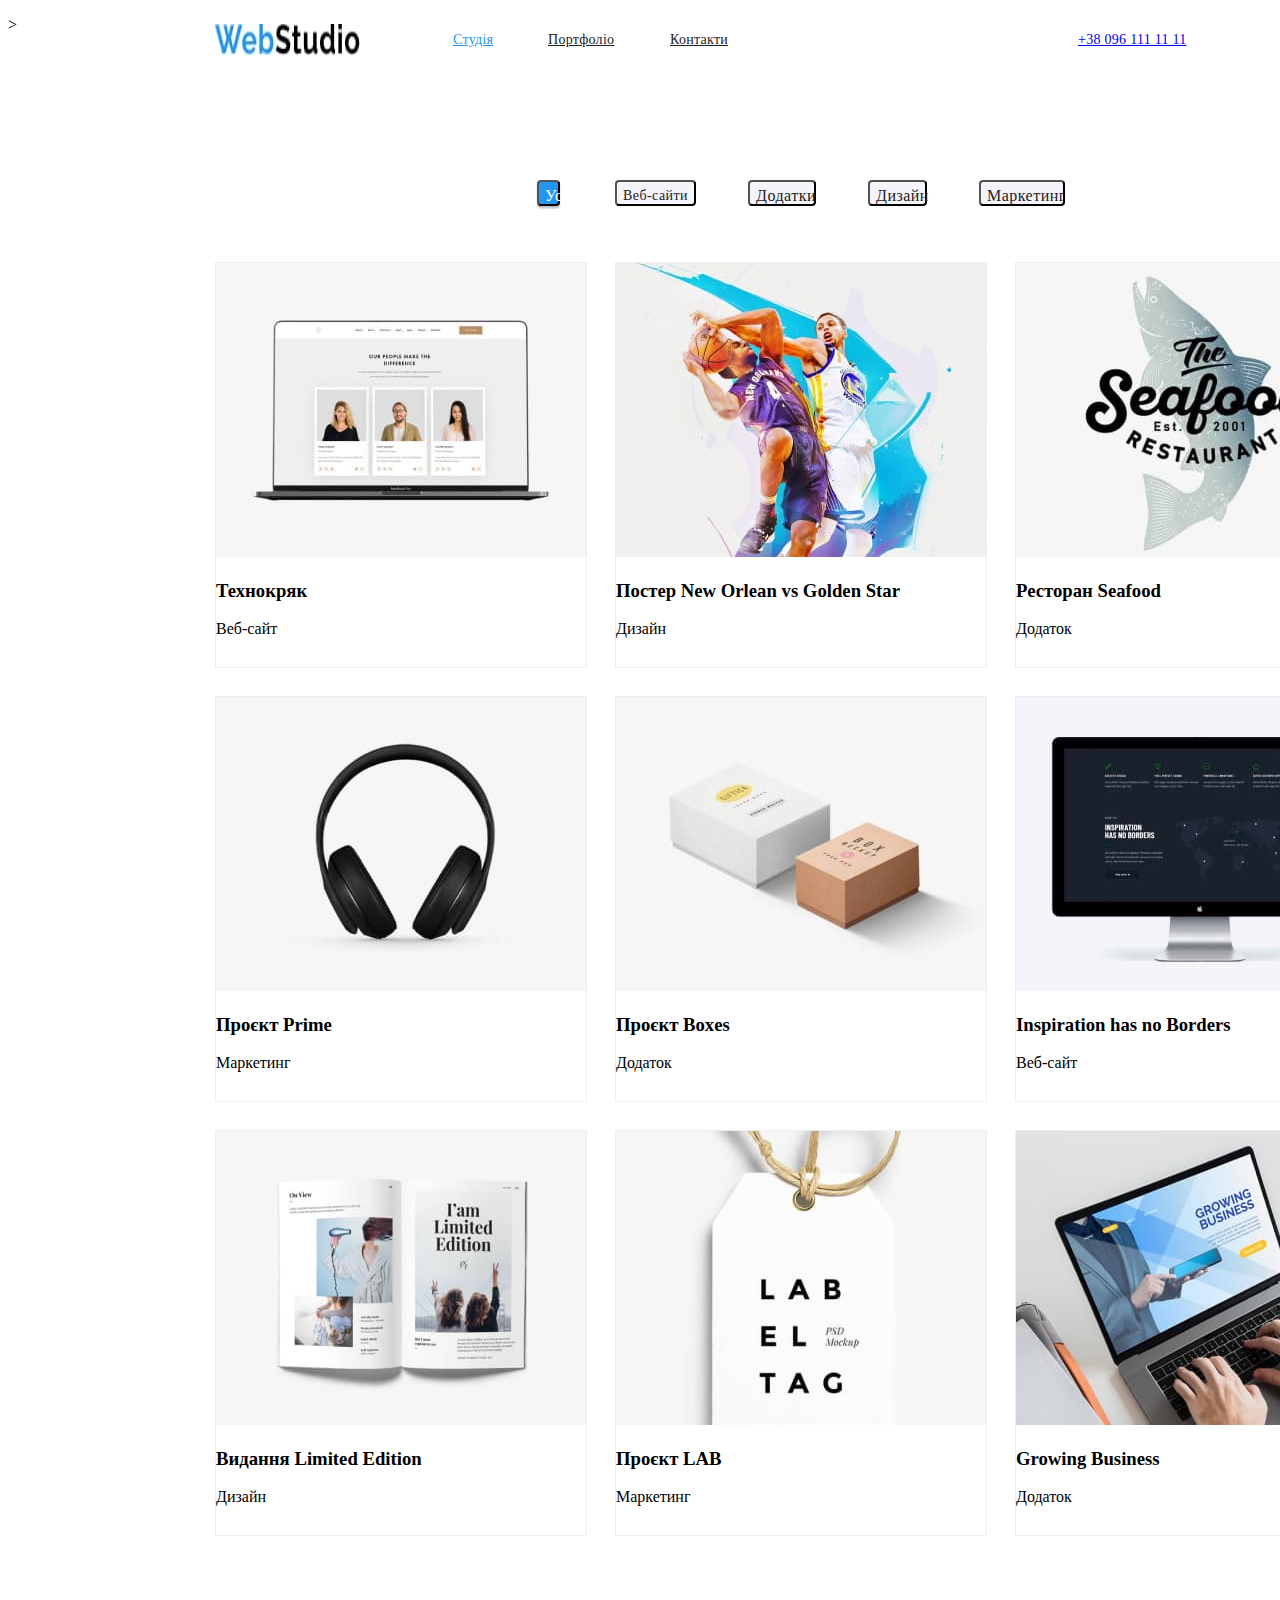
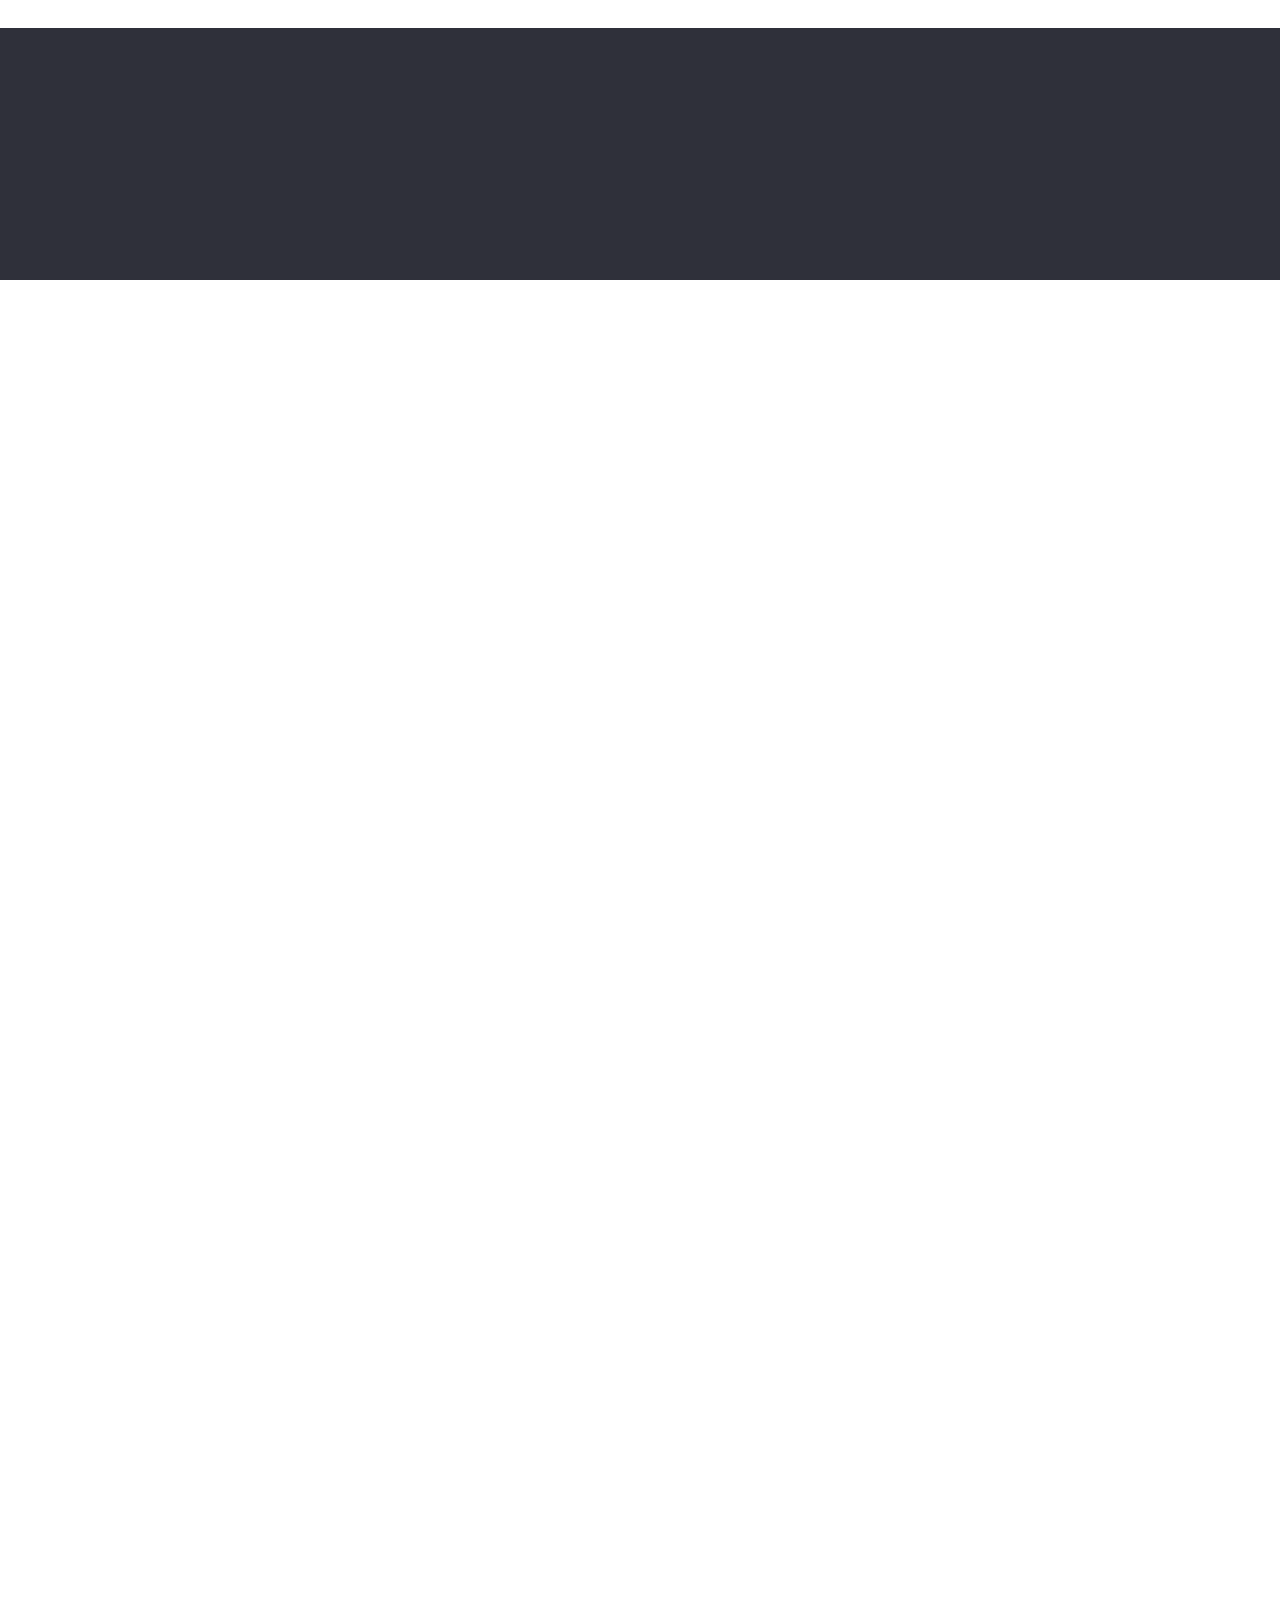
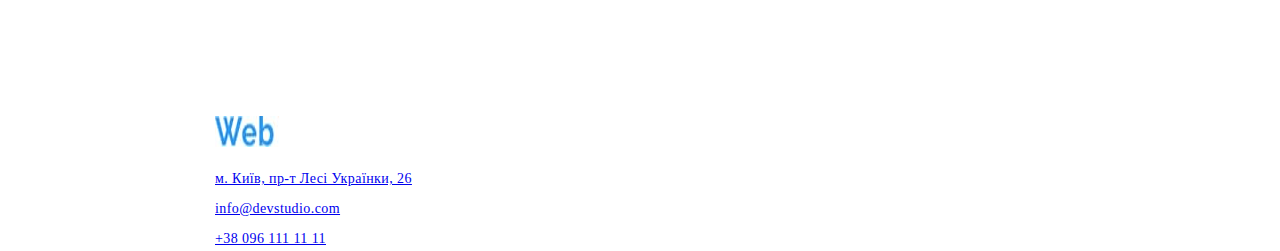
==== portfolio.html @ 9350107c "dz1" ====
<!DOCTYPE html>
<html lang="en">
<head>
    <meta charset="UTF-8">
    <meta http-equiv="X-UA-Compatible" content="IE=edge">
    <meta name="viewport" content="width=device-width, initial-scale=1.0">
    <link rel="stylesheet" href="./css/portfolio.css">
    <title>Document</title>
</head>
<body>
    <header class="">
        <img class="logo" src="./images/logo.jpg" alt="logo" />
        <nav>
            <ul class="link">
                <li><a class="linke" href="#">Студія</a></li>
                <li><a class="links" href="#">Портфоліо</a></li>
                <li><a class="linka" href="#">Контакти</a></li>
            </ul>
        </nav>
    <ul class="num">
        <li class="number">
            <a href="tel:+380961111111">+38 096 111 11 11</a>
        </li>
        
        <li class="mail">
            <a href="mailto:info@devstudio.com">info@devstudio.com</a>
        </li>
    </ul>
    </header>
    <main>
        <section>                                                                                                                                                                                                                                                >
            <button class="wis" type="button">Усі</button>
            <button class="web" type="button">Веб-сайти</button>
            <button class="wet" type="button">Додатки</button>
            <button class="diz" type="button">Дизайн</button>
            <button class="market" type="button">Маркетинг</button>
        </section>
        <section>
            <ul class="img">
                <li class="teh">
                    <img src="./images/технокряк.jpg" alt="Ігор Дем'яненко">
                    <h3 class="tehno">Технокряк</h3>
                    <p class="webs">Веб-сайт</p>
                </li>
                <li class="poster">
                    <img src="./images/Постер New Orlean vs Golden Star.jpg" alt="Ольга Рєпіна">
                    <h3 class="pos">Постер New Orlean vs Golden Star</h3>
                    <p class="dis">Дизайн</p>
                </li>
                <li class="rest">
                    <img src="./images/Ресторан Seafood.jpg" alt="Микола Тарасов">
                    <h3 class="resto">Ресторан Seafood</h3>
                    <p class="add">Додаток</p>
                </li>
                <li class="project">
                    <img src="./images/Проєкт Prime.jpg"  alt="Михайло Єрмаков">                                                                                                                    
                    <h3 class="prime">Проєкт Prime</h3>
                    <p class="mark">Маркетинг</p>
                </li>
                <li class="box">
                    <img src="./images/Проєкт Boxes.jpg"  alt="Михайло Єрмаков">                                                                                                                    
                    <h3 class="boxes">Проєкт Boxes</h3>
                    <p class="addi">Додаток</p>
                </li>
                <li class="insp">
                    <img src="./images/Inspiration has no Borders.jpg"  alt="Михайло Єрмаков">                                                                                                                    
                    <h3 class="inspi">Inspiration has no Borders</h3>
                    <p class="web-sa">Веб-сайт</p>
                </li>
                <li class="limit">
                    <img src="./images/Видання Limited Edition.jpg"  alt="Михайло Єрмаков">                                                                                                                    
                    <h3 class="limi">Видання Limited Edition</h3>
                    <p class="diza">Дизайн</p>
                </li>
                <li class="lab">
                    <img src="./images/Проєкт LAB.jpg"  alt="Михайло Єрмаков">                                                                                                                    
                    <h3 class="proj">Проєкт LAB</h3>
                    <p class="mar">Маркетинг</p>
                </li>
                <li class="busin">
                    <img src="./images/imgGrowing Business.jpg"  alt="Михайло Єрмаков">                                                                                                                    
                    <h3 class="growing">Growing Business</h3>
                    <p class="addit">Додаток</p>
                </li>
            </ul>
        </section>
    </main>
    <footer class="secti">
        <img class="logo-main" src="./images/logo main.jpg" alt="logo" />
        <address>
            <ul>
                <li class="street">
                    <a href="https://goo.gl/maps/1GLzHAFnhvuaRe6W9" target="_blank" rel="noopner noreferrer">м. Київ, пр-т Лесі Українки, 26</a>
                   
                </li>
                
                <li class="mail">

                   <a href="mailto:info@devstudio.com">info@devstudio.com</a>
                   
                </li>

                <li class="numb">
                    <a href="tel:+380961111111">+38 096 111 11 11</a>
    
                </li>
            </ul>
        </address>
    </footer> 
</body>
</html>
---- css/portfolio.css ----
.link{
  list-style: none;  
}

.header{
    position: absolute;
width: 1600px;
height: 80px;
left: 0px;
top: 0px;

background: #FFFFFF;
}

.logo{
    position: absolute;
width: 145px;
height: 31px;
left: 215px;
top: 24px;



}

.linke{
    font-style: normal;
font-weight: 500;
font-size: 14px;
line-height: 16px;
letter-spacing: 0.02em;
color: #2196F3;

position: absolute;
width: 45px;
height: 16px;
left: 453px;
top: 32px;


}

.links{
    font-style: normal;
font-weight: 500;
font-size: 14px;
line-height: 16px;
letter-spacing: 0.02em;
color: #212121;

position: absolute;
width: 72px;
height: 16px;
left: 548px;
top: 32px;
}

.linka{
    font-style: normal;
font-weight: 500;
font-size: 14px;
line-height: 16px;
letter-spacing: 0.02em;
color: #212121;

position: absolute;
width: 64px;
height: 16px;
left: 670px;
top: 32px;
}

.num{
    list-style: none;
}

.number{
    position: absolute;
width: 135px;
height: 16px;
left: 1078px;
top: 32px;

font-family: 'Roboto';
font-style: normal;
font-weight: 500;
font-size: 14px;
line-height: 16px;
letter-spacing: 0.02em;

color: #2196F3;
}
.mail{
    position: absolute;
width: 122px;
height: 16px;
left: 1263px;
top: 32px;

font-family: 'Roboto';
font-style: normal;
font-weight: 500;
font-size: 14px;
line-height: 16px;
letter-spacing: 0.02em;

color: #757575;

}

.wis{
    position: absolute;
width: 73px;
height: 38px;
left: 512px;
top: 174px;

background: #2196F3;
/* shadow-middle */

box-shadow: 0px 3px 1px rgba(0, 0, 0, 0.1), 0px 1px 2px rgba(0, 0, 0, 0.08), 0px 2px 2px rgba(0, 0, 0, 0.12);
border-radius: 4px;

position: absolute;
width: 23px;
height: 26px;
left: 537px;
top: 180px;

font-family: 'Roboto';
font-style: normal;
font-weight: 500;
font-size: 16px;
line-height: 26px;
/* identical to box height, or 162% */

text-align: center;
letter-spacing: 0.03em;

color: #FFFFFF;
}

.web{
    position: absolute;
width: 125px;
height: 38px;
left: 593px;
top: 174px;

background: #F5F4FA;
border-radius: 4px;

position: absolute;
width: 81px;
height: 26px;
left: 615px;
top: 180px;

font-family: 'Roboto';
font-style: normal;
font-weight: 500;
font-size: 14px;
line-height: 26px;
/* identical to box height, or 162% */

text-align: center;
letter-spacing: 0.03em;

color: #212121;

}

.wet{
    position: absolute;
    width: 112px;
    height: 38px;
    left: 726px;
    top: 174px;
    
    background: #F5F4FA;
    border-radius: 4px; 

    position: absolute;
width: 68px;
height: 26px;
left: 748px;
top: 180px;

font-family: 'Roboto';
font-style: normal;
font-weight: 500;
font-size: 16px;
line-height: 26px;
/* identical to box height, or 162% */

text-align: center;
letter-spacing: 0.03em;

color: #212121;

}

.diz{
    position: absolute;
width: 103px;
height: 38px;
left: 846px;
top: 174px;

background: #F5F4FA;
border-radius: 4px;

position: absolute;
width: 59px;
height: 26px;
left: 868px;
top: 180px;

font-family: 'Roboto';
font-style: normal;
font-weight: 500;
font-size: 16px;
line-height: 26px;
/* identical to box height, or 162% */

text-align: center;
letter-spacing: 0.03em;

color: #212121;

}

.market{
    position: absolute;
width: 130px;
height: 38px;
left: 957px;
top: 174px;

background: #F5F4FA;
border-radius: 4px;

position: absolute;
width: 86px;
height: 26px;
left: 979px;
top: 180px;

font-family: 'Roboto';
font-style: normal;
font-weight: 500;
font-size: 16px;
line-height: 26px;
/* identical to box height, or 162% */

text-align: center;
letter-spacing: 0.03em;

color: #212121;

}

.img{
    list-style: none;
}

.teh {
    position: absolute;
width: 370px;
height: 404px;
left: 215px;
top: 262px;

background: #FFFFFF;
border: 1px solid #EEEEEE;
}
.poster {
    position: absolute;
width: 370px;
height: 404px;
left: 615px;
top: 262px;

background: #FFFFFF;
border: 1px solid #EEEEEE;
}
.rest {
    position: absolute;
width: 370px;
height: 404px;
left: 1015px;
top: 262px;

background: #FFFFFF;
border: 1px solid #EEEEEE;
}
.project {
    position: absolute;
width: 370px;
height: 404px;
left: 215px;
top: 696px;

background: #FFFFFF;
border: 1px solid #EEEEEE;
}
.box {
    position: absolute;
width: 370px;
height: 404px;
left: 615px;
top: 696px;

background: #FFFFFF;
border: 1px solid #EEEEEE;
}
.insp {
    position: absolute;
width: 370px;
height: 404px;
left: 1015px;
top: 696px;

background: #FFFFFF;
border: 1px solid #EEEEEE;
}
.limit {
    position: absolute;
width: 370px;
height: 404px;
left: 215px;
top: 1130px;

background: #FFFFFF;
border: 1px solid #EEEEEE;
}
.lab {
    position: absolute;
width: 370px;
height: 404px;
left: 615px;
top: 1130px;

background: #FFFFFF;
border: 1px solid #EEEEEE;
}

.busin{
    position: absolute;
width: 370px;
height: 404px;
left: 1015px;
top: 1130px;

background: #FFFFFF;
border: 1px solid #EEEEEE;
}



.secti {
    position: absolute;
width: 1600px;
height: 252px;
left: 0px;
top: 1628px;

background: #2F303A;
}
.logo-main {
    position: absolute;
width: 145px;
height: 31px;
left: 215px;
top: 1688px;

font-family: 'Raleway';
font-style: normal;
font-weight: 700;
font-size: 26px;
line-height: 31px;
/* identical to box height */

letter-spacing: 0.03em;
}
.street {
    position: absolute;
width: 231px;
height: 21px;
left: 215px;
top: 1739px;

font-family: 'Roboto';
font-style: normal;
font-weight: 400;
font-size: 14px;
line-height: 24px;
/* or 171% */

letter-spacing: 0.03em;

color: #FFFFFF;
}
.mail {
    position: absolute;
width: 231px;
height: 21px;
left: 215px;
top: 1769px;

font-family: 'Roboto';
font-style: normal;
font-weight: 400;
font-size: 14px;
line-height: 24px;
/* or 171% */

letter-spacing: 0.03em;

color: rgba(255, 255, 255, 0.6);
}
.numb {
    position: absolute;
width: 231px;
height: 21px;
left: 215px;
top: 1799px;

font-family: 'Roboto';
font-style: normal;
font-weight: 400;
font-size: 14px;
line-height: 24px;
/* or 171% */

letter-spacing: 0.03em;

color: rgba(255, 255, 255, 0.6);
}
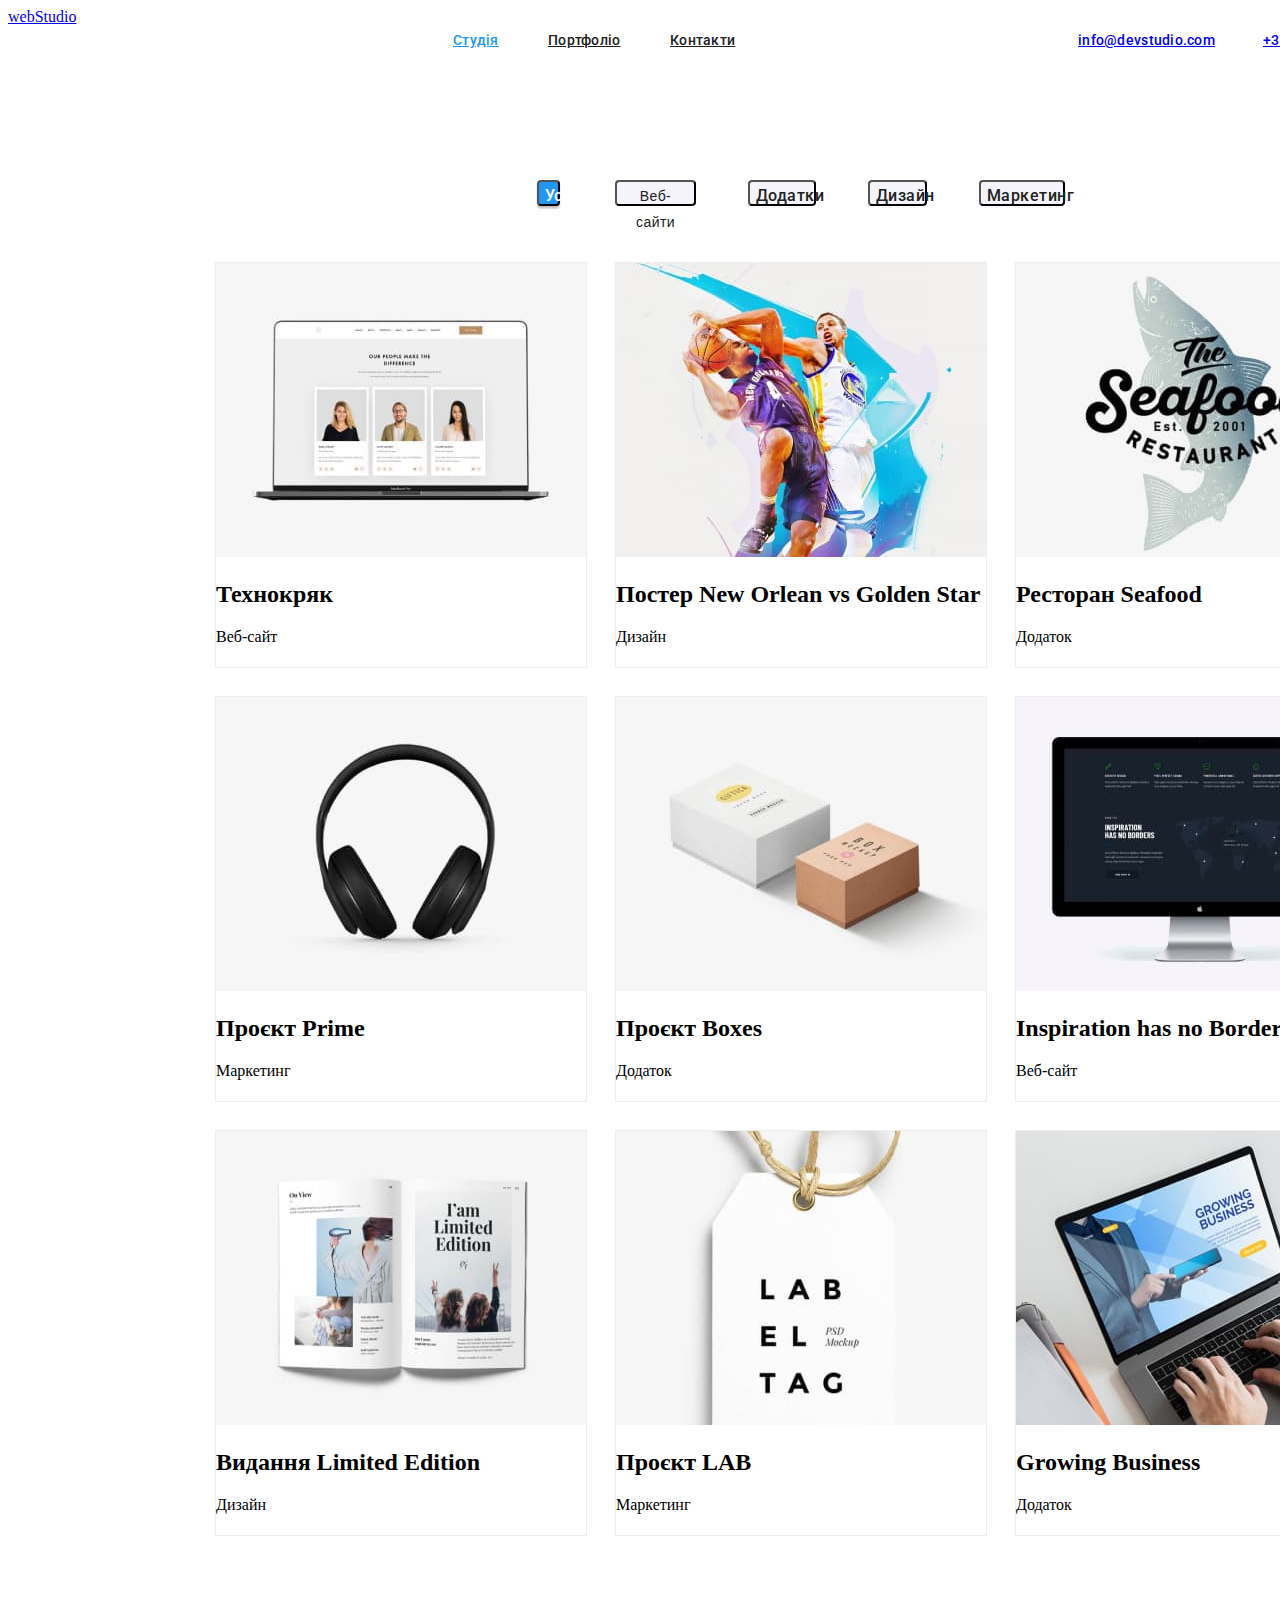
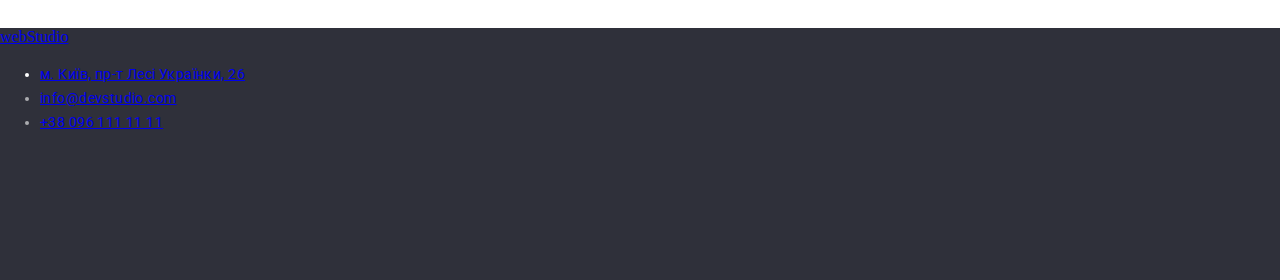
==== commit f56f7c64: "a" ====
--- a/portfolio.html
+++ b/portfolio.html
@@ -4,12 +4,13 @@
     <meta charset="UTF-8">
     <meta http-equiv="X-UA-Compatible" content="IE=edge">
     <meta name="viewport" content="width=device-width, initial-scale=1.0">
+    <link rel="preconnect" href="https://fonts.googleapis.com"><link rel="preconnect" href="https://fonts.gstatic.com" crossorigin><link href="https://fonts.googleapis.com/css2?family=Roboto:wght@300&display=swap" rel="stylesheet">
     <link rel="stylesheet" href="./css/portfolio.css">
     <title>Document</title>
 </head>
 <body>
     <header class="">
-        <img class="logo" src="./images/logo.jpg" alt="logo" />
+        <a href="/">webStudio</a>
         <nav>
             <ul class="link">
                 <li><a class="linke" href="#">Студія</a></li>
@@ -28,65 +29,66 @@
     </ul>
     </header>
     <main>
-        <section>                                                                                                                                                                                                                                                >
-            <button class="wis" type="button">Усі</button>
-            <button class="web" type="button">Веб-сайти</button>
-            <button class="wet" type="button">Додатки</button>
-            <button class="diz" type="button">Дизайн</button>
-            <button class="market" type="button">Маркетинг</button>
+        <section>   
+            <ul><button class="wis" type="button">Усі</button>
+                <button class="web" type="button">Веб-сайти</button>
+                <button class="wet" type="button">Додатки</button>
+                <button class="diz" type="button">Дизайн</button>
+                <button class="market" type="button">Маркетинг</button>
+            </ul>                                                                                                                                                                                                                                             
         </section>
         <section>
             <ul class="img">
                 <li class="teh">
                     <img src="./images/технокряк.jpg" alt="Ігор Дем'яненко">
-                    <h3 class="tehno">Технокряк</h3>
+                    <h2 class="tehno">Технокряк</h2>
                     <p class="webs">Веб-сайт</p>
                 </li>
                 <li class="poster">
                     <img src="./images/Постер New Orlean vs Golden Star.jpg" alt="Ольга Рєпіна">
-                    <h3 class="pos">Постер New Orlean vs Golden Star</h3>
+                    <h2 class="pos">Постер New Orlean vs Golden Star</h2>
                     <p class="dis">Дизайн</p>
                 </li>
                 <li class="rest">
                     <img src="./images/Ресторан Seafood.jpg" alt="Микола Тарасов">
-                    <h3 class="resto">Ресторан Seafood</h3>
+                    <h2 class="resto">Ресторан Seafood</h2>
                     <p class="add">Додаток</p>
                 </li>
                 <li class="project">
                     <img src="./images/Проєкт Prime.jpg"  alt="Михайло Єрмаков">                                                                                                                    
-                    <h3 class="prime">Проєкт Prime</h3>
+                    <h2 class="prime">Проєкт Prime</h2>
                     <p class="mark">Маркетинг</p>
                 </li>
                 <li class="box">
                     <img src="./images/Проєкт Boxes.jpg"  alt="Михайло Єрмаков">                                                                                                                    
-                    <h3 class="boxes">Проєкт Boxes</h3>
+                    <h2 class="boxes">Проєкт Boxes</h2>
                     <p class="addi">Додаток</p>
                 </li>
                 <li class="insp">
                     <img src="./images/Inspiration has no Borders.jpg"  alt="Михайло Єрмаков">                                                                                                                    
-                    <h3 class="inspi">Inspiration has no Borders</h3>
+                    <h2 class="inspi">Inspiration has no Borders</h2>
                     <p class="web-sa">Веб-сайт</p>
                 </li>
                 <li class="limit">
                     <img src="./images/Видання Limited Edition.jpg"  alt="Михайло Єрмаков">                                                                                                                    
-                    <h3 class="limi">Видання Limited Edition</h3>
+                    <h2 class="limi">Видання Limited Edition</h2>
                     <p class="diza">Дизайн</p>
                 </li>
                 <li class="lab">
                     <img src="./images/Проєкт LAB.jpg"  alt="Михайло Єрмаков">                                                                                                                    
-                    <h3 class="proj">Проєкт LAB</h3>
+                    <h2 class="proj">Проєкт LAB</h2>
                     <p class="mar">Маркетинг</p>
                 </li>
                 <li class="busin">
                     <img src="./images/imgGrowing Business.jpg"  alt="Михайло Єрмаков">                                                                                                                    
-                    <h3 class="growing">Growing Business</h3>
+                    <h2 class="growing">Growing Business</h2>
                     <p class="addit">Додаток</p>
                 </li>
             </ul>
         </section>
     </main>
     <footer class="secti">
-        <img class="logo-main" src="./images/logo main.jpg" alt="logo" />
+        <a href="/">webStudio</a>
         <address>
             <ul>
                 <li class="street">
@@ -94,7 +96,7 @@
                    
                 </li>
                 
-                <li class="mail">
+                <li class="mailt">
 
                    <a href="mailto:info@devstudio.com">info@devstudio.com</a>
                    
--- a/css/portfolio.css
+++ b/css/portfolio.css
@@ -24,50 +24,58 @@
 }
 
 .linke{
+    position: absolute;
+    width: 45px;
+    height: 16px;
+    left: 453px;
+    top: 32px;
+
+    font-family: 'Roboto';
     font-style: normal;
-font-weight: 500;
-font-size: 14px;
-line-height: 16px;
-letter-spacing: 0.02em;
-color: #2196F3;
-
-position: absolute;
-width: 45px;
-height: 16px;
-left: 453px;
-top: 32px;
-
+    font-weight: 500;
+    font-size: 14px;
+    line-height: 16px;
+    letter-spacing: 0.02em;
+    
+    color: #2196F3;
 
 }
 
 .links{
-    font-style: normal;
-font-weight: 500;
-font-size: 14px;
-line-height: 16px;
-letter-spacing: 0.02em;
-color: #212121;
-
-position: absolute;
-width: 72px;
+    position: absolute;
+    width: 72px;
 height: 16px;
 left: 548px;
 top: 32px;
+
+
+
+    font-family: 'Roboto';
+    font-style: normal;
+    font-weight: 500;
+    font-size: 14px;
+    line-height: 16px;
+    letter-spacing: 0.02em;
+    
+    color: #212121;
+    
 }
 
 .linka{
-    font-style: normal;
-font-weight: 500;
-font-size: 14px;
-line-height: 16px;
-letter-spacing: 0.02em;
-color: #212121;
-
-position: absolute;
-width: 64px;
+    position: absolute;
+    width: 64px;
 height: 16px;
 left: 670px;
 top: 32px;
+
+    font-family: 'Roboto';
+    font-style: normal;
+    font-weight: 500;
+    font-size: 14px;
+    line-height: 16px;
+    letter-spacing: 0.02em;
+    
+    color: #212121;
 }
 
 .num{
@@ -76,36 +84,36 @@
 
 .number{
     position: absolute;
-width: 135px;
-height: 16px;
-left: 1078px;
-top: 32px;
-
-font-family: 'Roboto';
-font-style: normal;
-font-weight: 500;
-font-size: 14px;
-line-height: 16px;
-letter-spacing: 0.02em;
-
-color: #2196F3;
+    width: 122px;
+    height: 16px;
+    left: 1263px;
+    top: 32px;
+
+    font-family: 'Roboto';
+    font-style: normal;
+    font-weight: 500;
+    font-size: 14px;
+    line-height: 16px;
+    letter-spacing: 0.02em;
+    
+    color: #757575;
+    
 }
 .mail{
     position: absolute;
-width: 122px;
-height: 16px;
-left: 1263px;
-top: 32px;
-
-font-family: 'Roboto';
-font-style: normal;
-font-weight: 500;
-font-size: 14px;
-line-height: 16px;
-letter-spacing: 0.02em;
-
-color: #757575;
-
+    width: 135px;
+    height: 16px;
+    left: 1078px;
+    top: 32px;
+
+    font-family: 'Roboto';
+    font-style: normal;
+    font-weight: 500;
+    font-size: 14px;
+    line-height: 16px;
+    letter-spacing: 0.02em;
+    
+    color: #2196F3;
 }
 
 .wis{
@@ -156,8 +164,7 @@
 left: 615px;
 top: 180px;
 
-font-family: 'Roboto';
-font-style: normal;
+
 font-weight: 500;
 font-size: 14px;
 line-height: 26px;
@@ -384,11 +391,7 @@
 letter-spacing: 0.03em;
 }
 .street {
-    position: absolute;
-width: 231px;
-height: 21px;
-left: 215px;
-top: 1739px;
+   
 
 font-family: 'Roboto';
 font-style: normal;
@@ -401,12 +404,8 @@
 
 color: #FFFFFF;
 }
-.mail {
-    position: absolute;
-width: 231px;
-height: 21px;
-left: 215px;
-top: 1769px;
+.mailt{
+   
 
 font-family: 'Roboto';
 font-style: normal;
@@ -420,11 +419,7 @@
 color: rgba(255, 255, 255, 0.6);
 }
 .numb {
-    position: absolute;
-width: 231px;
-height: 21px;
-left: 215px;
-top: 1799px;
+    
 
 font-family: 'Roboto';
 font-style: normal;
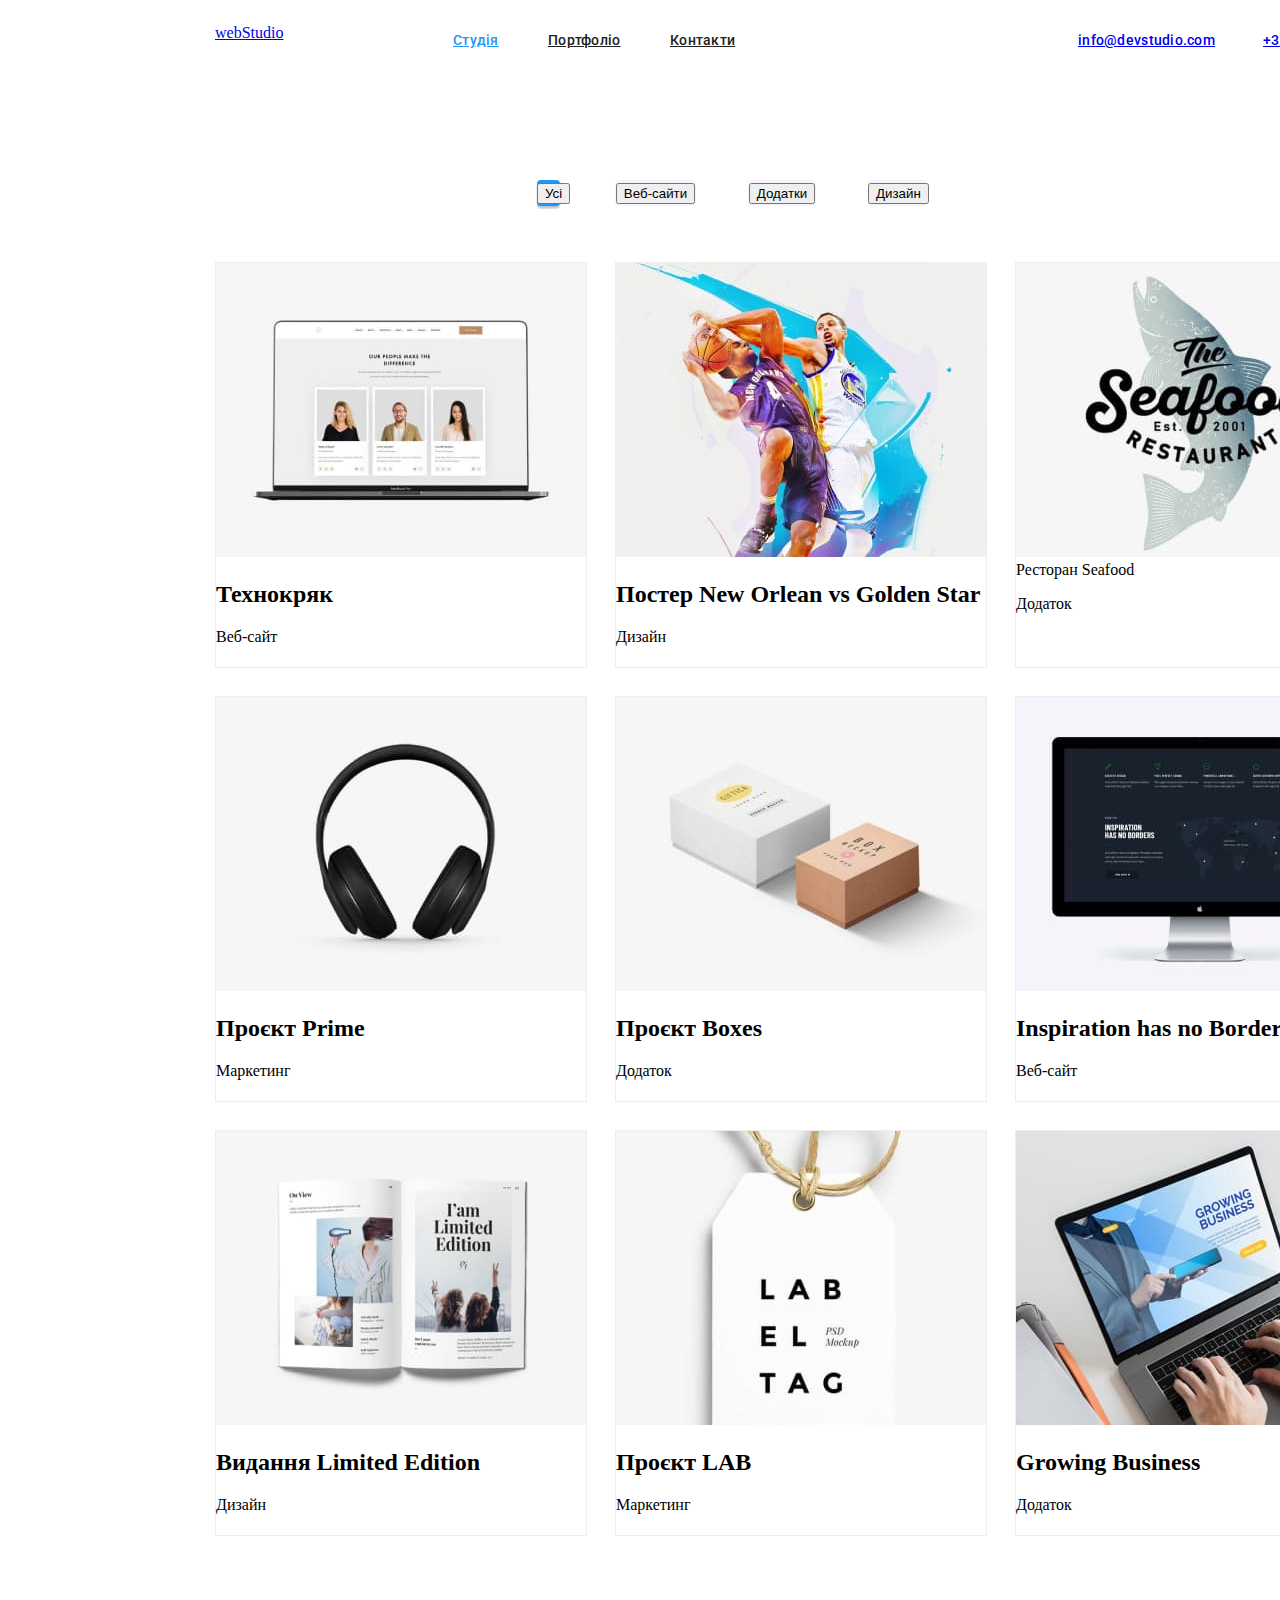
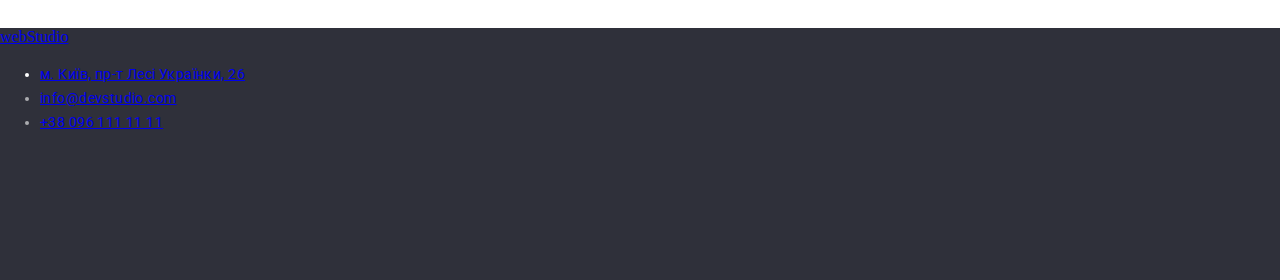
==== commit 8efe4688: "e" ====
--- a/portfolio.html
+++ b/portfolio.html
@@ -4,13 +4,16 @@
     <meta charset="UTF-8">
     <meta http-equiv="X-UA-Compatible" content="IE=edge">
     <meta name="viewport" content="width=device-width, initial-scale=1.0">
-    <link rel="preconnect" href="https://fonts.googleapis.com"><link rel="preconnect" href="https://fonts.gstatic.com" crossorigin><link href="https://fonts.googleapis.com/css2?family=Roboto:wght@300&display=swap" rel="stylesheet">
+    <link rel="preconnect" href="https://fonts.googleapis.com"><link rel="preconnect" href="https://fonts.gstatic.com" crossorigin><link href="https://fonts.googleapis.com/css2?family=Roboto:wght@700;900&display=swap" rel="stylesheet">
+    <link rel="preconnect" href="https://fonts.googleapis.com"><link rel="preconnect" href="https://fonts.gstatic.com" crossorigin><link href="https://fonts.googleapis.com/css2?family=Roboto:wght@900&display=swap" rel="stylesheet">
+    <link rel="preconnect" href="https://fonts.googleapis.com"><link rel="preconnect" href="https://fonts.gstatic.com" crossorigin><link href="https://fonts.googleapis.com/css2?family=Roboto:wght@400;900&display=swap" rel="stylesheet">
+    <link rel="preconnect" href="https://fonts.googleapis.com"><link rel="preconnect" href="https://fonts.gstatic.com" crossorigin><link href="https://fonts.googleapis.com/css2?family=Roboto:wght@500&display=swap" rel="stylesheet">
     <link rel="stylesheet" href="./css/portfolio.css">
     <title>Document</title>
 </head>
 <body>
-    <header class="">
-        <a href="/">webStudio</a>
+    <header class="header">
+        <a class="logo" href="/">webStudio</a>
         <nav>
             <ul class="link">
                 <li><a class="linke" href="#">Студія</a></li>
@@ -29,58 +32,69 @@
     </ul>
     </header>
     <main>
-        <section>   
-            <ul><button class="wis" type="button">Усі</button>
-                <button class="web" type="button">Веб-сайти</button>
-                <button class="wet" type="button">Додатки</button>
-                <button class="diz" type="button">Дизайн</button>
-                <button class="market" type="button">Маркетинг</button>
+        <section> 
+            <h1></h1>  
+            <ul class="buton">
+                <li class="wis">
+                    <button  type="button">Усі</button>
+                </li>
+                <li class="web">
+                    <button  type="button">Веб-сайти</button>
+                </li>
+                <li class="wet">
+                    <button  type="button">Додатки</button>
+                </li>
+                <li class="diz">
+                    <button  type="button">Дизайн</button>
+                </li class="market">
+                    <button  type="button">Маркетинг</button>
+                </li>
             </ul>                                                                                                                                                                                                                                             
         </section>
         <section>
             <ul class="img">
                 <li class="teh">
-                    <img src="./images/технокряк.jpg" alt="Ігор Дем'яненко">
+                    <img src="./images/технокряк.jpg" alt="">
                     <h2 class="tehno">Технокряк</h2>
                     <p class="webs">Веб-сайт</p>
                 </li>
                 <li class="poster">
-                    <img src="./images/Постер New Orlean vs Golden Star.jpg" alt="Ольга Рєпіна">
+                    <img src="./images/Постер New Orlean vs Golden Star.jpg" alt="">
                     <h2 class="pos">Постер New Orlean vs Golden Star</h2>
                     <p class="dis">Дизайн</p>
                 </li>
                 <li class="rest">
-                    <img src="./images/Ресторан Seafood.jpg" alt="Микола Тарасов">
+                    <img src="./images/Ресторан Seafood.jpg" alt=">
                     <h2 class="resto">Ресторан Seafood</h2>
                     <p class="add">Додаток</p>
                 </li>
                 <li class="project">
-                    <img src="./images/Проєкт Prime.jpg"  alt="Михайло Єрмаков">                                                                                                                    
+                    <img src="./images/Проєкт Prime.jpg"  alt="">                                                                                                                    
                     <h2 class="prime">Проєкт Prime</h2>
                     <p class="mark">Маркетинг</p>
                 </li>
                 <li class="box">
-                    <img src="./images/Проєкт Boxes.jpg"  alt="Михайло Єрмаков">                                                                                                                    
+                    <img src="./images/Проєкт Boxes.jpg"  alt="">                                                                                                                    
                     <h2 class="boxes">Проєкт Boxes</h2>
                     <p class="addi">Додаток</p>
                 </li>
                 <li class="insp">
-                    <img src="./images/Inspiration has no Borders.jpg"  alt="Михайло Єрмаков">                                                                                                                    
+                    <img src="./images/Inspiration has no Borders.jpg"  alt="">                                                                                                                    
                     <h2 class="inspi">Inspiration has no Borders</h2>
                     <p class="web-sa">Веб-сайт</p>
                 </li>
                 <li class="limit">
-                    <img src="./images/Видання Limited Edition.jpg"  alt="Михайло Єрмаков">                                                                                                                    
+                    <img src="./images/Видання Limited Edition.jpg"  alt="">                                                                                                                    
                     <h2 class="limi">Видання Limited Edition</h2>
                     <p class="diza">Дизайн</p>
                 </li>
                 <li class="lab">
-                    <img src="./images/Проєкт LAB.jpg"  alt="Михайло Єрмаков">                                                                                                                    
+                    <img src="./images/Проєкт LAB.jpg"  alt="">                                                                                                                    
                     <h2 class="proj">Проєкт LAB</h2>
                     <p class="mar">Маркетинг</p>
                 </li>
                 <li class="busin">
-                    <img src="./images/imgGrowing Business.jpg"  alt="Михайло Єрмаков">                                                                                                                    
+                    <img src="./images/imgGrowing Business.jpg"  alt="">                                                                                                                    
                     <h2 class="growing">Growing Business</h2>
                     <p class="addit">Додаток</p>
                 </li>
--- a/css/portfolio.css
+++ b/css/portfolio.css
@@ -115,6 +115,9 @@
     
     color: #2196F3;
 }
+.buton{
+    list-style: none;
+}
 
 .wis{
     position: absolute;
@@ -164,7 +167,8 @@
 left: 615px;
 top: 180px;
 
-
+font-family: 'Roboto';
+font-style: normal;
 font-weight: 500;
 font-size: 14px;
 line-height: 26px;
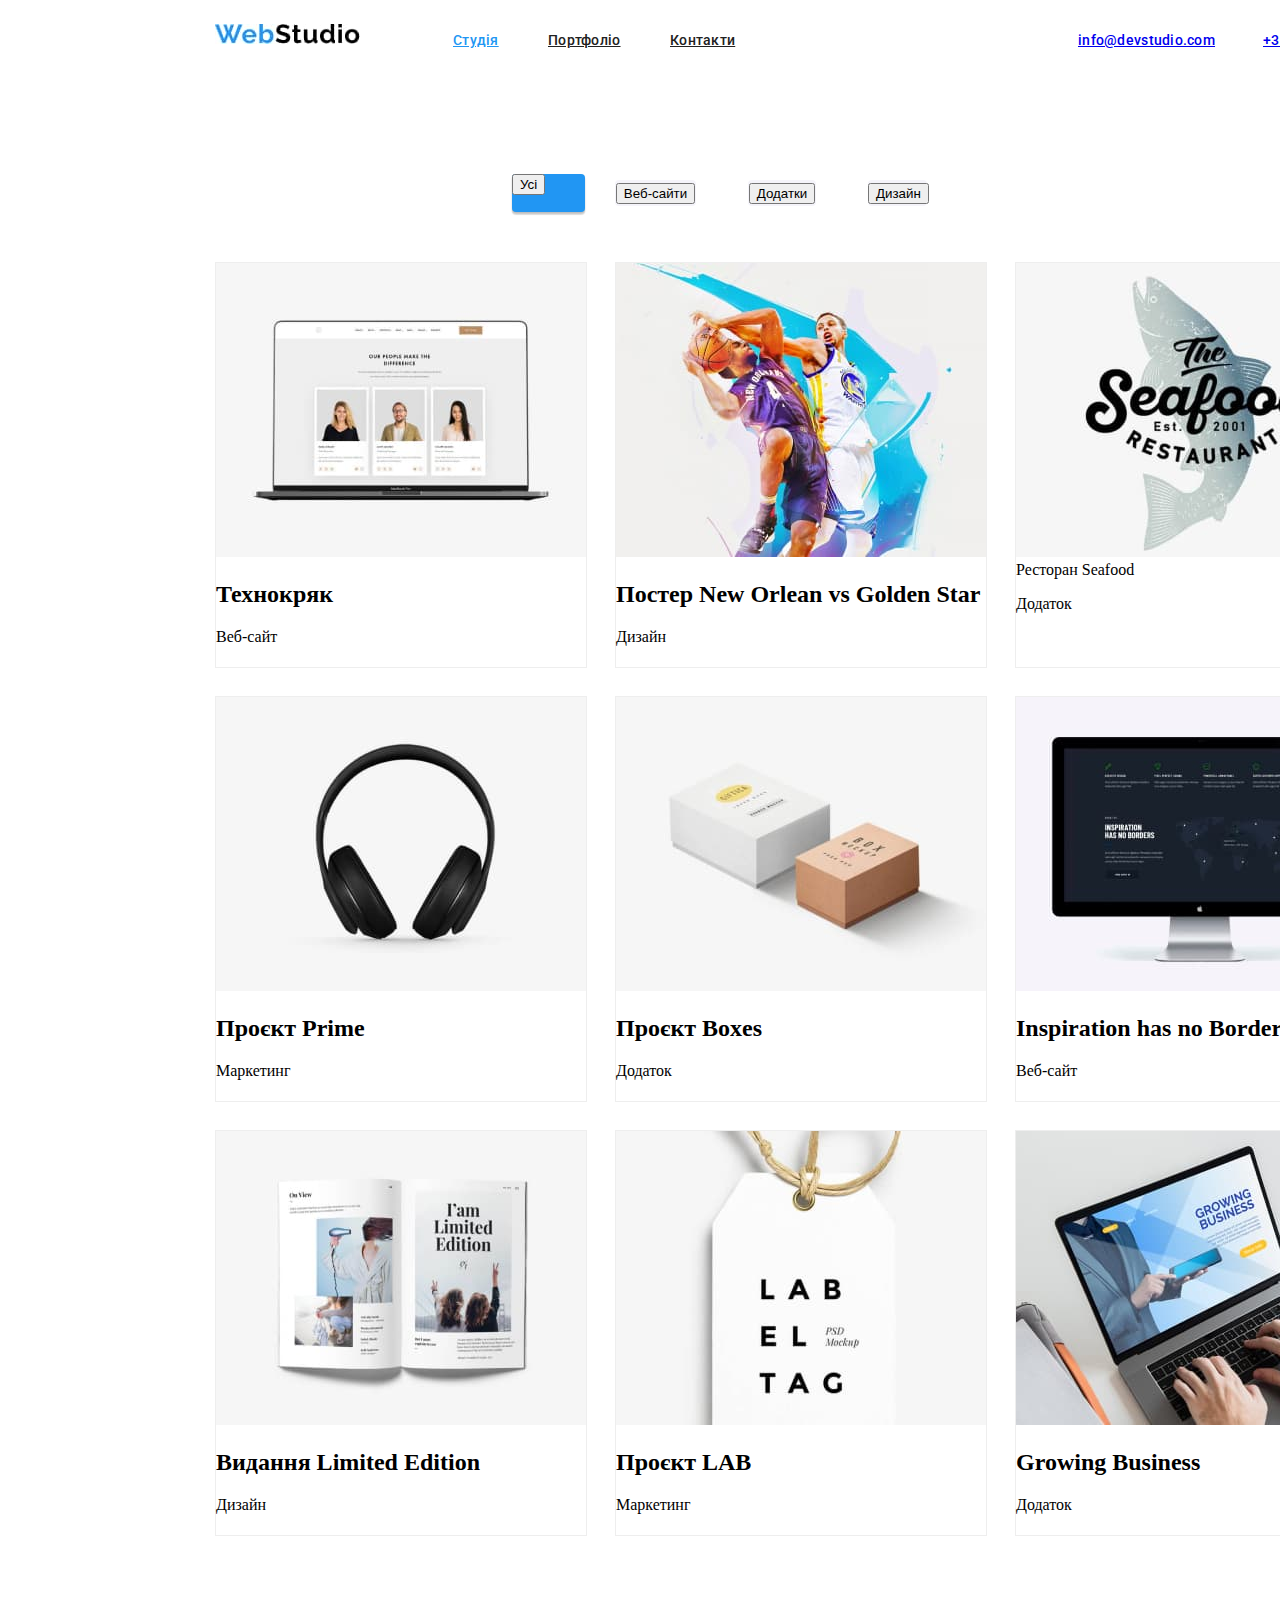
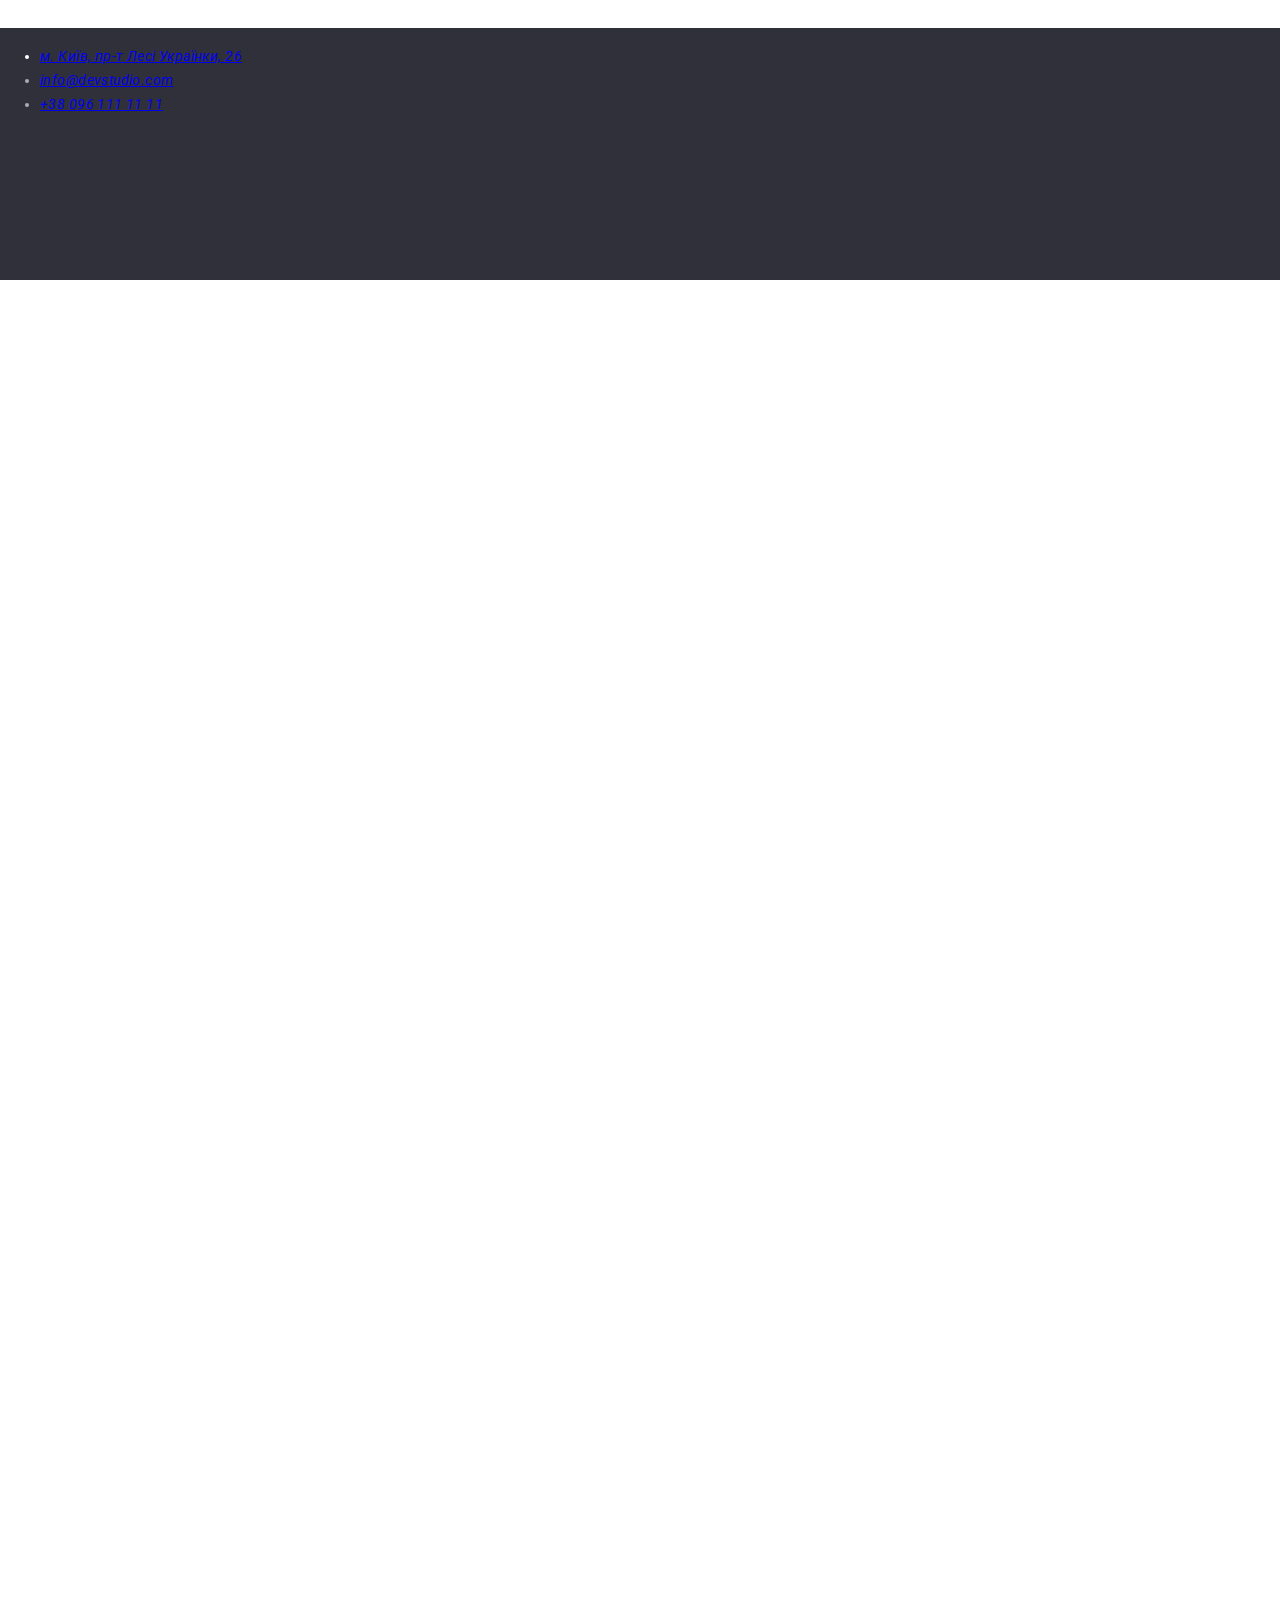
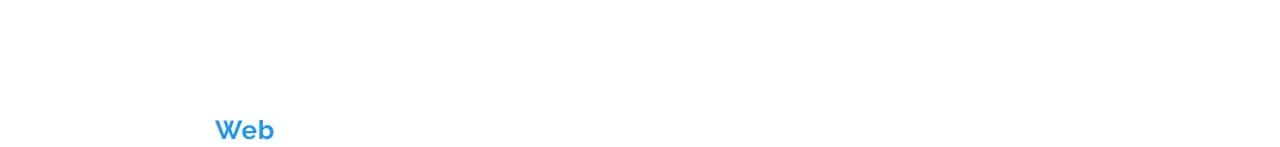
==== commit e42aa772: "q" ====
--- a/portfolio.html
+++ b/portfolio.html
@@ -4,19 +4,20 @@
     <meta charset="UTF-8">
     <meta http-equiv="X-UA-Compatible" content="IE=edge">
     <meta name="viewport" content="width=device-width, initial-scale=1.0">
-    <link rel="preconnect" href="https://fonts.googleapis.com"><link rel="preconnect" href="https://fonts.gstatic.com" crossorigin><link href="https://fonts.googleapis.com/css2?family=Roboto:wght@700;900&display=swap" rel="stylesheet">
-    <link rel="preconnect" href="https://fonts.googleapis.com"><link rel="preconnect" href="https://fonts.gstatic.com" crossorigin><link href="https://fonts.googleapis.com/css2?family=Roboto:wght@900&display=swap" rel="stylesheet">
-    <link rel="preconnect" href="https://fonts.googleapis.com"><link rel="preconnect" href="https://fonts.gstatic.com" crossorigin><link href="https://fonts.googleapis.com/css2?family=Roboto:wght@400;900&display=swap" rel="stylesheet">
-    <link rel="preconnect" href="https://fonts.googleapis.com"><link rel="preconnect" href="https://fonts.gstatic.com" crossorigin><link href="https://fonts.googleapis.com/css2?family=Roboto:wght@500&display=swap" rel="stylesheet">
+    <link href="https://fonts.googleapis.com/css2?family=Roboto:wght@700;900&display=swap" rel="stylesheet">
+    <link href="https://fonts.googleapis.com/css2?family=Roboto:wght@900&display=swap" rel="stylesheet">
+    <link href="https://fonts.googleapis.com/css2?family=Roboto:wght@400;900&display=swap" rel="stylesheet">
+    <link href="https://fonts.googleapis.com/css2?family=Roboto:wght@500&display=swap" rel="stylesheet">
     <link rel="stylesheet" href="./css/portfolio.css">
     <title>Document</title>
 </head>
 <body>
     <header class="header">
-        <a class="logo" href="/">webStudio</a>
+        <a href="#" class="logo">
+            <img src="./images/logo.jpg" alt="logo">
         <nav>
             <ul class="link">
-                <li><a class="linke" href="#">Студія</a></li>
+                <li><a class="linke" href="./index.html">Студія</a></li>
                 <li><a class="links" href="#">Портфоліо</a></li>
                 <li><a class="linka" href="#">Контакти</a></li>
             </ul>
@@ -102,7 +103,8 @@
         </section>
     </main>
     <footer class="secti">
-        <a href="/">webStudio</a>
+        <a href="#" class="logo-main">
+            <img src="./images/logo main.jpg" alt="logo">
         <address>
             <ul>
                 <li class="street">
--- a/css/portfolio.css
+++ b/css/portfolio.css
@@ -31,7 +31,7 @@
     top: 32px;
 
     font-family: 'Roboto';
-    font-style: normal;
+ 
     font-weight: 500;
     font-size: 14px;
     line-height: 16px;
@@ -51,7 +51,7 @@
 
 
     font-family: 'Roboto';
-    font-style: normal;
+   
     font-weight: 500;
     font-size: 14px;
     line-height: 16px;
@@ -69,7 +69,7 @@
 top: 32px;
 
     font-family: 'Roboto';
-    font-style: normal;
+    
     font-weight: 500;
     font-size: 14px;
     line-height: 16px;
@@ -90,7 +90,7 @@
     top: 32px;
 
     font-family: 'Roboto';
-    font-style: normal;
+    
     font-weight: 500;
     font-size: 14px;
     line-height: 16px;
@@ -107,18 +107,36 @@
     top: 32px;
 
     font-family: 'Roboto';
-    font-style: normal;
+
     font-weight: 500;
     font-size: 14px;
     line-height: 16px;
     letter-spacing: 0.02em;
     
-    color: #2196F3;
+    color: #757575;
 }
 .buton{
     list-style: none;
 }
-
+.wes{
+    position: absolute;
+    width: 23px;
+    height: 26px;
+    left: 537px;
+    top: 180px;
+    
+    font-family: 'Roboto';
+    
+    font-weight: 500;
+    font-size: 16px;
+    line-height: 26px;
+    /* identical to box height, or 162% */
+    
+    text-align: center;
+    letter-spacing: 0.03em;
+    
+    color: #FFFFFF;
+}
 .wis{
     position: absolute;
 width: 73px;
@@ -132,24 +150,10 @@
 box-shadow: 0px 3px 1px rgba(0, 0, 0, 0.1), 0px 1px 2px rgba(0, 0, 0, 0.08), 0px 2px 2px rgba(0, 0, 0, 0.12);
 border-radius: 4px;
 
-position: absolute;
-width: 23px;
-height: 26px;
-left: 537px;
-top: 180px;
-
-font-family: 'Roboto';
-font-style: normal;
-font-weight: 500;
-font-size: 16px;
-line-height: 26px;
-/* identical to box height, or 162% */
-
-text-align: center;
-letter-spacing: 0.03em;
-
-color: #FFFFFF;
-}
+
+}
+
+
 
 .web{
     position: absolute;
@@ -168,7 +172,7 @@
 top: 180px;
 
 font-family: 'Roboto';
-font-style: normal;
+
 font-weight: 500;
 font-size: 14px;
 line-height: 26px;
@@ -198,7 +202,7 @@
 top: 180px;
 
 font-family: 'Roboto';
-font-style: normal;
+
 font-weight: 500;
 font-size: 16px;
 line-height: 26px;
@@ -228,7 +232,7 @@
 top: 180px;
 
 font-family: 'Roboto';
-font-style: normal;
+
 font-weight: 500;
 font-size: 16px;
 line-height: 26px;
@@ -258,7 +262,7 @@
 top: 180px;
 
 font-family: 'Roboto';
-font-style: normal;
+
 font-weight: 500;
 font-size: 16px;
 line-height: 26px;
@@ -386,7 +390,7 @@
 top: 1688px;
 
 font-family: 'Raleway';
-font-style: normal;
+
 font-weight: 700;
 font-size: 26px;
 line-height: 31px;
@@ -398,7 +402,7 @@
    
 
 font-family: 'Roboto';
-font-style: normal;
+
 font-weight: 400;
 font-size: 14px;
 line-height: 24px;
@@ -412,7 +416,7 @@
    
 
 font-family: 'Roboto';
-font-style: normal;
+
 font-weight: 400;
 font-size: 14px;
 line-height: 24px;
@@ -426,7 +430,7 @@
     
 
 font-family: 'Roboto';
-font-style: normal;
+
 font-weight: 400;
 font-size: 14px;
 line-height: 24px;
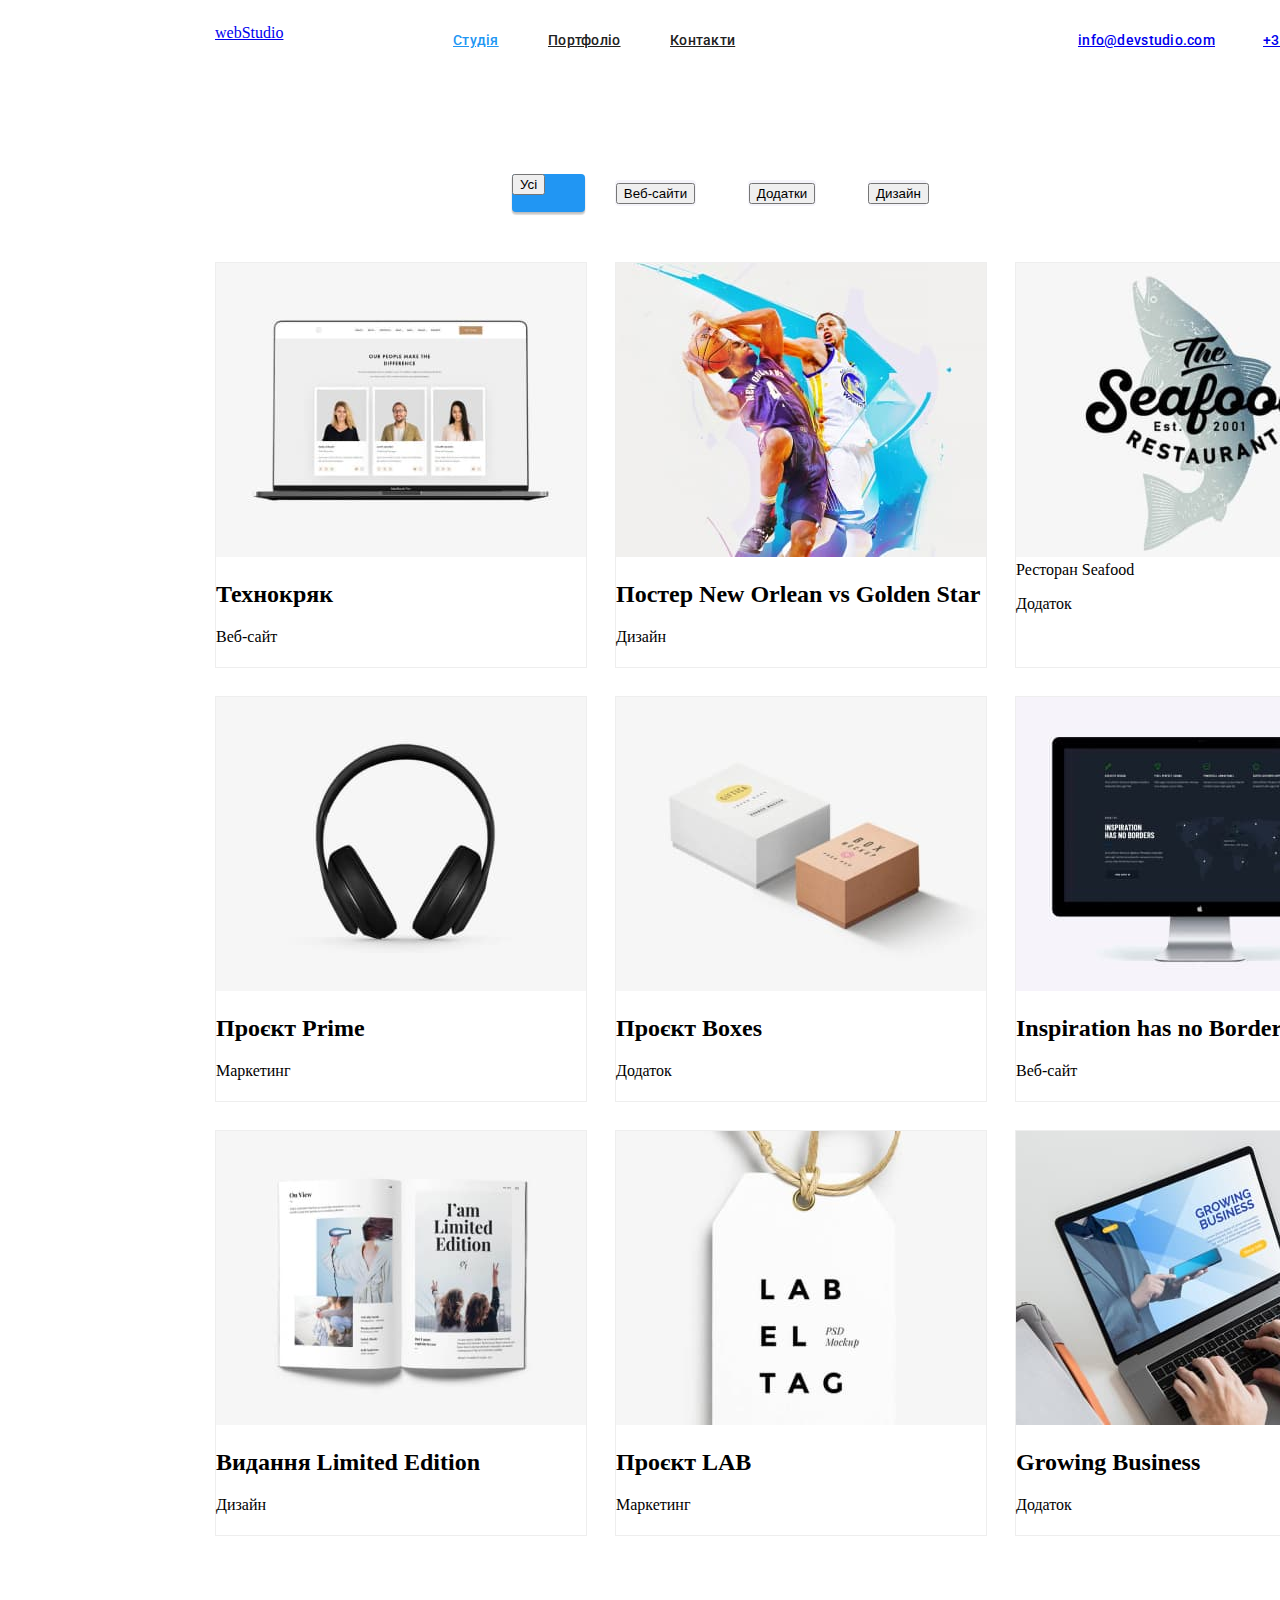
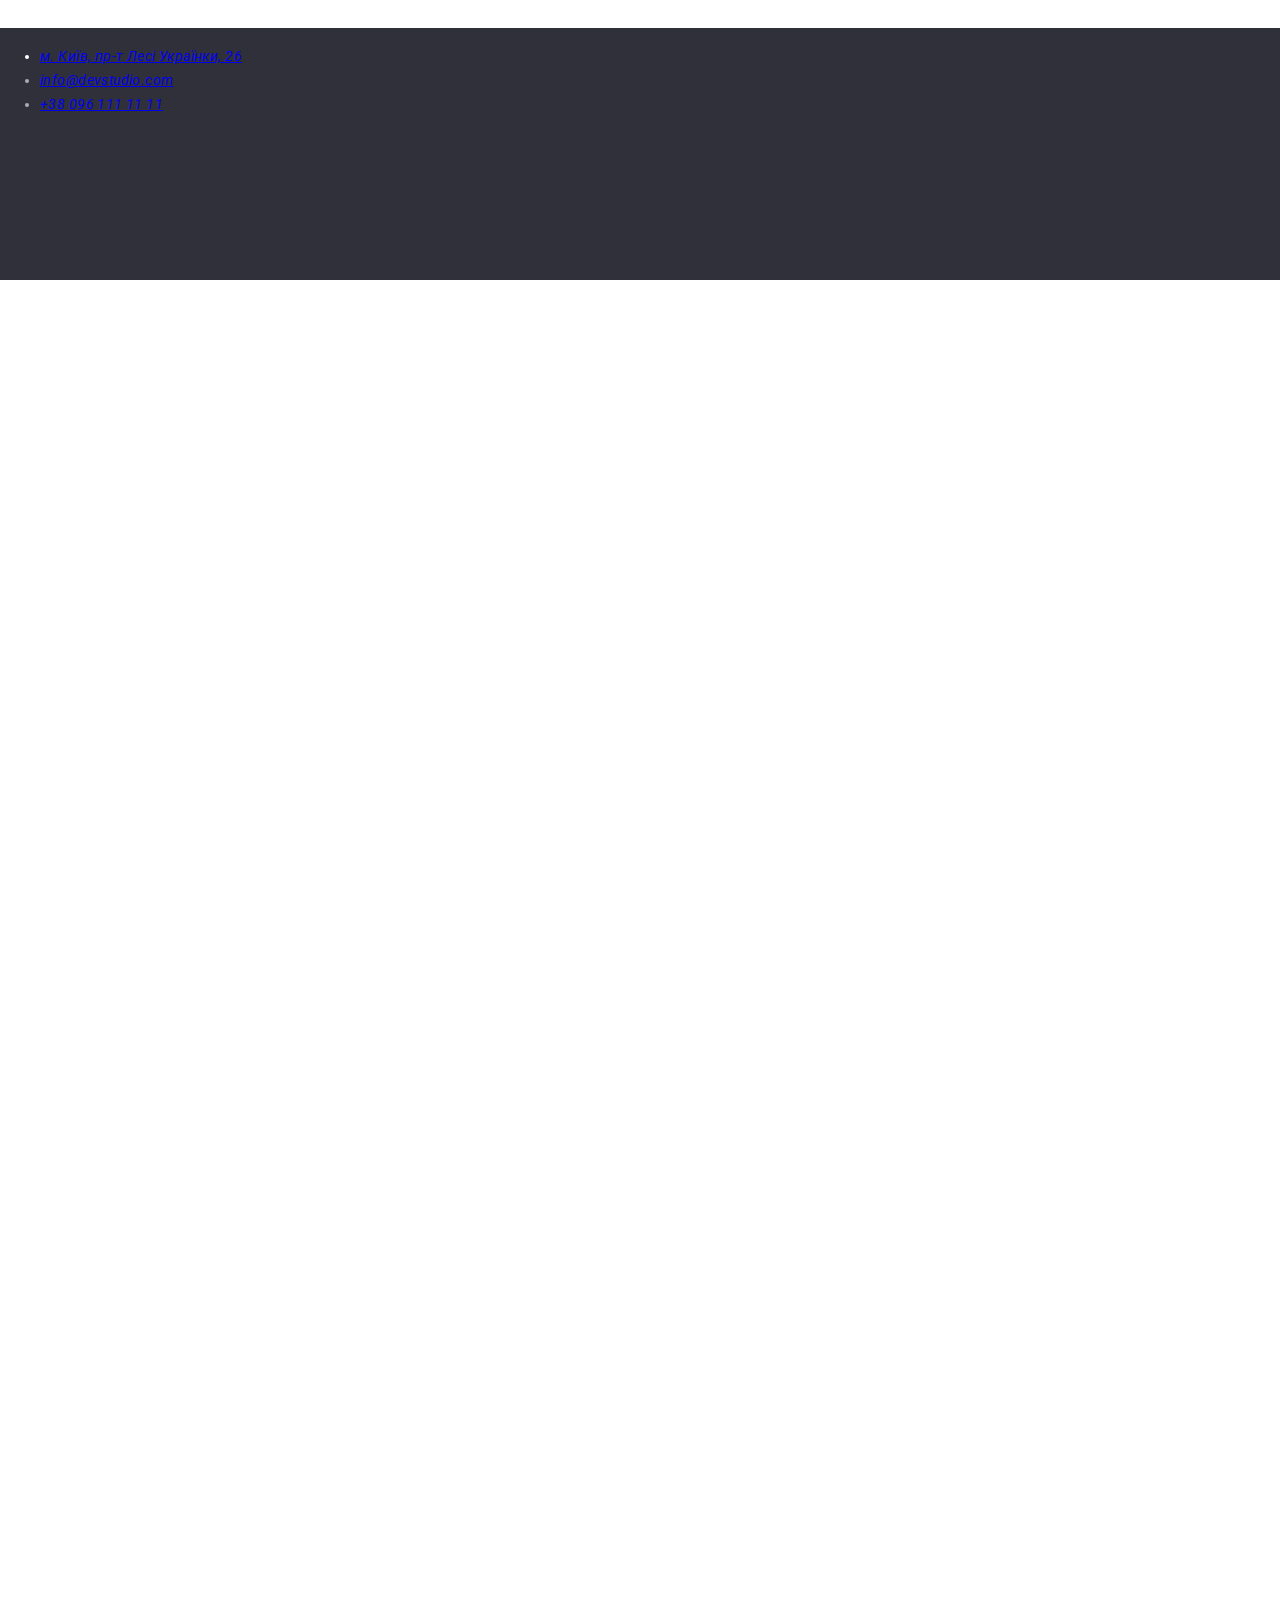
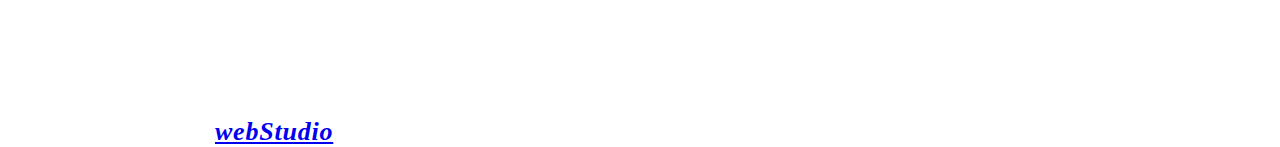
==== commit 724b3c81: "a" ====
--- a/portfolio.html
+++ b/portfolio.html
@@ -13,8 +13,7 @@
 </head>
 <body>
     <header class="header">
-        <a href="#" class="logo">
-            <img src="./images/logo.jpg" alt="logo">
+        <a class="logo" href="webStudio">webStudio</a>
         <nav>
             <ul class="link">
                 <li><a class="linke" href="./index.html">Студія</a></li>
@@ -103,9 +102,9 @@
         </section>
     </main>
     <footer class="secti">
-        <a href="#" class="logo-main">
-            <img src="./images/logo main.jpg" alt="logo">
+        
         <address>
+            <a class="logo-main" href="webStudio">webStudio</a>
             <ul>
                 <li class="street">
                     <a href="https://goo.gl/maps/1GLzHAFnhvuaRe6W9" target="_blank" rel="noopner noreferrer">м. Київ, пр-т Лесі Українки, 26</a>
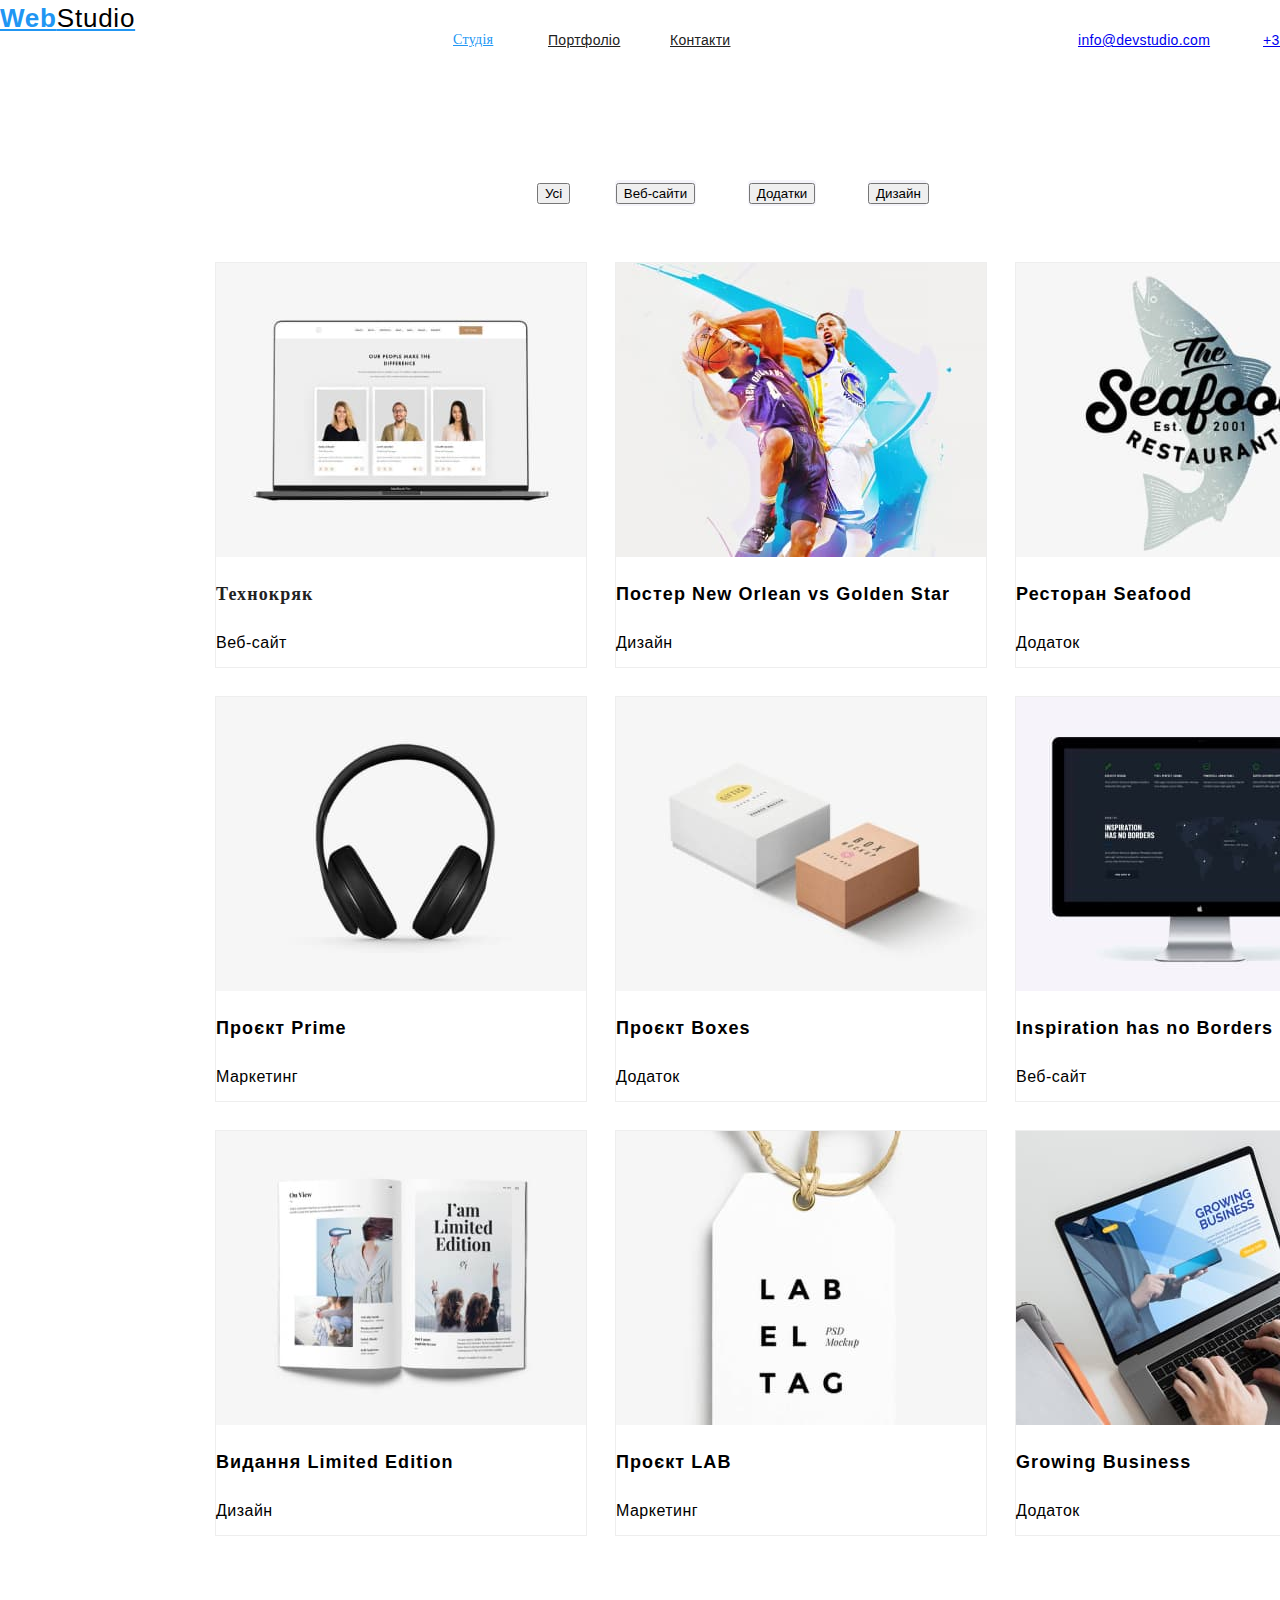
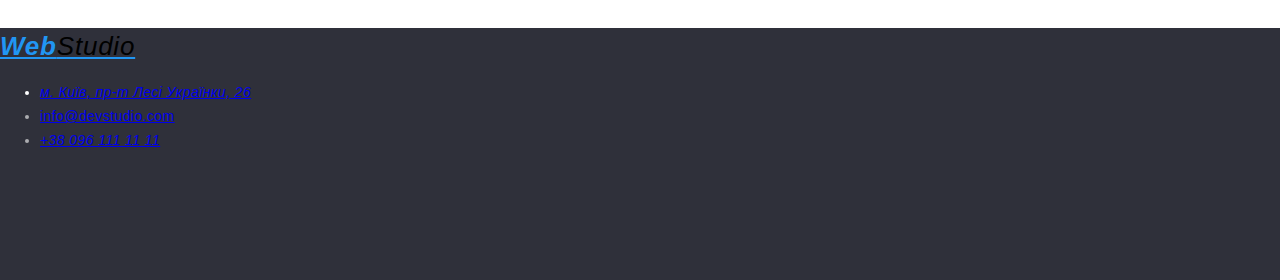
==== commit 257125b1: "g" ====
--- a/portfolio.html
+++ b/portfolio.html
@@ -4,16 +4,13 @@
     <meta charset="UTF-8">
     <meta http-equiv="X-UA-Compatible" content="IE=edge">
     <meta name="viewport" content="width=device-width, initial-scale=1.0">
-    <link href="https://fonts.googleapis.com/css2?family=Roboto:wght@700;900&display=swap" rel="stylesheet">
-    <link href="https://fonts.googleapis.com/css2?family=Roboto:wght@900&display=swap" rel="stylesheet">
-    <link href="https://fonts.googleapis.com/css2?family=Roboto:wght@400;900&display=swap" rel="stylesheet">
-    <link href="https://fonts.googleapis.com/css2?family=Roboto:wght@500&display=swap" rel="stylesheet">
+   
     <link rel="stylesheet" href="./css/portfolio.css">
     <title>Document</title>
 </head>
 <body>
     <header class="header">
-        <a class="logo" href="webStudio">webStudio</a>
+        <a class="logo-link" href="/index.html">Web<span class="logo-header">Studio</span></a>
         <nav>
             <ul class="link">
                 <li><a class="linke" href="./index.html">Студія</a></li>
@@ -50,8 +47,7 @@
                     <button  type="button">Маркетинг</button>
                 </li>
             </ul>                                                                                                                                                                                                                                             
-        </section>
-        <section>
+        
             <ul class="img">
                 <li class="teh">
                     <img src="./images/технокряк.jpg" alt="">
@@ -64,8 +60,8 @@
                     <p class="dis">Дизайн</p>
                 </li>
                 <li class="rest">
-                    <img src="./images/Ресторан Seafood.jpg" alt=">
-                    <h2 class="resto">Ресторан Seafood</h2>
+                    <img src="./images/Ресторан Seafood.jpg" alt="">
+                    <h2 class="resto" >Ресторан Seafood</h2>
                     <p class="add">Додаток</p>
                 </li>
                 <li class="project">
@@ -104,7 +100,7 @@
     <footer class="secti">
         
         <address>
-            <a class="logo-main" href="webStudio">webStudio</a>
+            <a class="logo-link" href="/index.html">Web<span class="logo-header">Studio</span></a>
             <ul>
                 <li class="street">
                     <a href="https://goo.gl/maps/1GLzHAFnhvuaRe6W9" target="_blank" rel="noopner noreferrer">м. Київ, пр-т Лесі Українки, 26</a>
--- a/css/portfolio.css
+++ b/css/portfolio.css
@@ -1,442 +1,663 @@
+@font-face {
+    font-family: 'Roboto', sans-serif;
+    src: url(/fonts/Roboto-Regular.ttf) format('truetype');
+}
+@font-face {
+    font-family: 'Raleway' , sans-serif;
+    src: url(/fonts/Raleway-Regular.ttf) format('truetype');
+}
+
+@font-face {
+    font-family: 'Oleo Script' , sans-serif;
+    src: url(/fonts/OleoScript-Regular.ttf) format('treutype');
+}
+
 .link{
-  list-style: none;  
-}
-
-.header{
-    position: absolute;
-width: 1600px;
-height: 80px;
-left: 0px;
-top: 0px;
-
-background: #FFFFFF;
-}
-
-.logo{
-    position: absolute;
-width: 145px;
-height: 31px;
-left: 215px;
-top: 24px;
-
-
-
-}
-
-.linke{
-    position: absolute;
-    width: 45px;
-    height: 16px;
-    left: 453px;
-    top: 32px;
-
-    font-family: 'Roboto';
- 
-    font-weight: 500;
-    font-size: 14px;
-    line-height: 16px;
-    letter-spacing: 0.02em;
-    
-    color: #2196F3;
-
-}
-
-.links{
-    position: absolute;
-    width: 72px;
-height: 16px;
-left: 548px;
-top: 32px;
-
-
-
-    font-family: 'Roboto';
-   
-    font-weight: 500;
-    font-size: 14px;
-    line-height: 16px;
-    letter-spacing: 0.02em;
-    
-    color: #212121;
-    
-}
-
-.linka{
-    position: absolute;
-    width: 64px;
-height: 16px;
-left: 670px;
-top: 32px;
-
-    font-family: 'Roboto';
-    
-    font-weight: 500;
-    font-size: 14px;
-    line-height: 16px;
-    letter-spacing: 0.02em;
-    
-    color: #212121;
-}
-
-.num{
-    list-style: none;
-}
-
-.number{
-    position: absolute;
-    width: 122px;
-    height: 16px;
-    left: 1263px;
-    top: 32px;
-
-    font-family: 'Roboto';
-    
-    font-weight: 500;
-    font-size: 14px;
-    line-height: 16px;
-    letter-spacing: 0.02em;
-    
-    color: #757575;
-    
-}
-.mail{
-    position: absolute;
-    width: 135px;
-    height: 16px;
-    left: 1078px;
-    top: 32px;
-
-    font-family: 'Roboto';
-
-    font-weight: 500;
-    font-size: 14px;
-    line-height: 16px;
-    letter-spacing: 0.02em;
-    
-    color: #757575;
-}
-.buton{
-    list-style: none;
-}
-.wes{
+    list-style: none;  
+  }
+  
+  .header{
+      position: absolute;
+  width: 1600px;
+  height: 80px;
+  left: 0px;
+  top: 0px;
+  
+  background: #FFFFFF;
+  }
+
+
+  
+  .logo-link{
+    
+
+    
+
+
+
+    font-family: 'Raleway' , sans-serif;
+    font-size: 26px;
+    font-weight: 700;
+    line-height: 31px;
+    letter-spacing: 0.03em;
+    text-align: left;
+    
+    color: #2196F3
+    
+    
+    
+    
+    }
+    
+    .logo-header{
+       
+        font-family: 'Oleo Script' , sans-serif;
+    font-size: 26px;
+    font-weight: 400;
+    line-height: 36px;
+    letter-spacing: 0.03em;
+    text-align: left;
+    color: #000000;
+    }
+  
+  .linke{
+    font-family: 'Roboto', sans-serif;
+      position: absolute;
+      width: 45px;
+      height: 16px;
+      left: 453px;
+      top: 32px;
+  
+      font-family: Roboto;
+font-size: 14px;
+font-weight: 500;
+line-height: 16.41px;
+letter-spacing: 0.02em;
+text-align: left;
+
+      
+      color: #2196F3;
+
+      
+  
+  }
+  
+  .links{
+      position: absolute;
+      width: 72px;
+  height: 16px;
+  left: 548px;
+  top: 32px;
+  
+  
+  
+  font-family: 'Roboto', sans-serif;
+     
+      font-weight: 500;
+      font-size: 14px;
+      line-height: 16.41px;
+      letter-spacing: 0.02em;
+      
+      color: #212121;
+      
+  }
+  
+  .linka{
+      position: absolute;
+      width: 64px;
+  height: 16px;
+  left: 670px;
+  top: 32px;
+  
+  font-family: 'Roboto', sans-serif;
+      
+      font-weight: 500;
+      font-size: 14px;
+      line-height: 16.41px;
+      letter-spacing: 0.02em;
+      
+      color: #212121;
+  }
+  
+  .num{
+      list-style: none;
+  }
+  
+  .number{
+      position: absolute;
+      width: 122px;
+      height: 16px;
+      left: 1263px;
+      top: 32px;
+  
+      font-family: 'Roboto', sans-serif;
+      
+      font-weight: 500;
+      font-size: 14px;
+      line-height: 16px;
+      letter-spacing: 0.02em;
+      
+      color: #757575;
+      
+  }
+  .mail{
+      position: absolute;
+      width: 135px;
+      height: 16px;
+      left: 1078px;
+      top: 32px;
+  
+      font-family: 'Roboto', sans-serif;
+  
+      font-weight: 500;
+      font-size: 14px;
+      line-height: 16px;
+      letter-spacing: 0.02em;
+      
+      color: #757575;
+  }
+  .buton{
+      list-style: none;
+      
+  }
+  
+  .wis{
+     
     position: absolute;
     width: 23px;
     height: 26px;
     left: 537px;
     top: 180px;
     
-    font-family: 'Roboto';
-    
+   
     font-weight: 500;
     font-size: 16px;
     line-height: 26px;
-    /* identical to box height, or 162% */
+   
     
     text-align: center;
     letter-spacing: 0.03em;
     
     color: #FFFFFF;
-}
-.wis{
-    position: absolute;
-width: 73px;
-height: 38px;
-left: 512px;
-top: 174px;
-
-background: #2196F3;
-/* shadow-middle */
-
-box-shadow: 0px 3px 1px rgba(0, 0, 0, 0.1), 0px 1px 2px rgba(0, 0, 0, 0.08), 0px 2px 2px rgba(0, 0, 0, 0.12);
-border-radius: 4px;
-
-
-}
-
-
-
-.web{
-    position: absolute;
-width: 125px;
-height: 38px;
-left: 593px;
-top: 174px;
-
-background: #F5F4FA;
-border-radius: 4px;
-
-position: absolute;
-width: 81px;
-height: 26px;
-left: 615px;
-top: 180px;
-
-font-family: 'Roboto';
-
-font-weight: 500;
-font-size: 14px;
-line-height: 26px;
-/* identical to box height, or 162% */
-
-text-align: center;
+  
+   
+    font-family: 'Roboto', sans-serif;
+    
+    
+    cursor: pointer;
+    
+  }
+  
+  
+  .web{
+      position: absolute;
+  width: 125px;
+  height: 38px;
+  left: 593px;
+  top: 174px;
+  
+  background: #F5F4FA;
+  border-radius: 4px;
+  
+  position: absolute;
+  width: 81px;
+  height: 26px;
+  left: 615px;
+  top: 180px;
+  
+  font-family: 'Roboto', sans-serif;
+  
+  font-weight: 500;
+  font-size: 14px;
+  line-height: 26px;
+  /* identical to box height, or 162% */
+  
+  text-align: center;
+  letter-spacing: 0.03em;
+  
+  color: #212121;
+  cursor: pointer;
+  }
+  
+  .wet{
+      position: absolute;
+      width: 112px;
+      height: 38px;
+      left: 726px;
+      top: 174px;
+      
+      background: #F5F4FA;
+      border-radius: 4px; 
+  
+      position: absolute;
+  width: 68px;
+  height: 26px;
+  left: 748px;
+  top: 180px;
+  
+  font-family: 'Roboto', sans-serif;
+  
+  font-weight: 500;
+  font-size: 16px;
+  line-height: 26px;
+  /* identical to box height, or 162% */
+  
+  text-align: center;
+  letter-spacing: 0.03em;
+  
+  color: #212121;
+  cursor: pointer;
+  }
+  
+  .diz{
+      position: absolute;
+  width: 103px;
+  height: 38px;
+  left: 846px;
+  top: 174px;
+  
+  background: #F5F4FA;
+  border-radius: 4px;
+  
+  position: absolute;
+  width: 59px;
+  height: 26px;
+  left: 868px;
+  top: 180px;
+  
+  font-family: 'Roboto', sans-serif;
+  
+  font-weight: 500;
+  font-size: 16px;
+  line-height: 26px;
+  /* identical to box height, or 162% */
+  
+  text-align: center;
+  letter-spacing: 0.03em;
+  
+  color: #212121;
+  cursor: pointer;
+  }
+  
+  .market{
+      position: absolute;
+  width: 130px;
+  height: 38px;
+  left: 957px;
+  top: 174px;
+  
+  background: #F5F4FA;
+  border-radius: 4px;
+  
+  position: absolute;
+  width: 86px;
+  height: 26px;
+  left: 979px;
+  top: 180px;
+  
+  font-family: 'Roboto', sans-serif;
+  
+  font-weight: 500;
+  font-size: 16px;
+  line-height: 26px;
+  /* identical to box height, or 162% */
+  
+  text-align: center;
+  letter-spacing: 0.03em;
+  
+  color: #212121;
+  cursor: pointer;
+  }
+  
+  .img{
+      list-style: none;
+  }
+  
+  .teh {
+      position: absolute;
+  width: 370px;
+  height: 404px;
+  left: 215px;
+  top: 262px;
+  
+  background: #FFFFFF;
+  border: 1px solid #EEEEEE;
+  }
+  .tehno {
+    font-family: 'Roboto';
+
+font-weight: 700;
+font-size: 18px;
+line-height: 36px;
+
+
+letter-spacing: 0.06em;
+
+color: #212121;
+
+
+}
+.webs {
+    font-family: 'Roboto', sans-serif;
+    font-size: 16px;
+    font-weight: 400;
+    line-height: 30px;
+    letter-spacing: 0.03em;
+    text-align: left;
+    
+}
+
+  .poster {
+      position: absolute;
+  width: 370px;
+  height: 404px;
+  left: 615px;
+  top: 262px;
+  
+  background: #FFFFFF;
+  border: 1px solid #EEEEEE;
+  }
+
+  .pos {
+    font-family: 'Roboto', sans-serif;
+    font-size: 18px;
+    font-weight: 700;
+    line-height: 36px;
+    letter-spacing: 0.06em;
+    text-align: left;
+    
+    
+}
+.dis {
+    font-family: 'Roboto', sans-serif;
+    font-size: 16px;
+    font-weight: 400;
+    line-height: 30px;
+    letter-spacing: 0.03em;
+    text-align: left;
+    
+}
+  .rest {
+      position: absolute;
+  width: 370px;
+  height: 404px;
+  left: 1015px;
+  top: 262px;
+  
+  background: #FFFFFF;
+  border: 1px solid #EEEEEE;
+  }
+  .resto {
+    font-family: 'Roboto', sans-serif;
+    font-size: 18px;
+    font-weight: 700;
+    line-height: 36px;
+    letter-spacing: 0.06em;
+    text-align: left;
+    
+}
+.add {
+    font-family: 'Roboto', sans-serif;
+    font-size: 16px;
+    font-weight: 400;
+    line-height: 30px;
+    letter-spacing: 0.03em;
+    text-align: left;
+    
+}
+
+  .project {
+      position: absolute;
+  width: 370px;
+  height: 404px;
+  left: 215px;
+  top: 696px;
+  
+  background: #FFFFFF;
+  border: 1px solid #EEEEEE;
+  }
+  .prime {
+    font-family: 'Roboto', sans-serif;
+font-size: 18px;
+font-weight: 700;
+line-height: 36px;
+letter-spacing: 0.06em;
+text-align: left;
+
+}
+.mark {
+    font-family: 'Roboto', sans-serif;
+font-size: 16px;
+font-weight: 400;
+line-height: 30px;
 letter-spacing: 0.03em;
-
-color: #212121;
-
-}
-
-.wet{
-    position: absolute;
-    width: 112px;
-    height: 38px;
-    left: 726px;
-    top: 174px;
-    
-    background: #F5F4FA;
-    border-radius: 4px; 
-
-    position: absolute;
-width: 68px;
-height: 26px;
-left: 748px;
-top: 180px;
-
-font-family: 'Roboto';
-
-font-weight: 500;
+text-align: left;
+
+}
+  .box {
+      position: absolute;
+  width: 370px;
+  height: 404px;
+  left: 615px;
+  top: 696px;
+  
+  background: #FFFFFF;
+  border: 1px solid #EEEEEE;
+  }
+  .boxes {
+    font-family: 'Roboto', sans-serif;
+font-size: 18px;
+font-weight: 700;
+line-height: 36px;
+letter-spacing: 0.06em;
+text-align: left;
+
+}
+.addi {
+    font-family: 'Roboto', sans-serif;
 font-size: 16px;
-line-height: 26px;
-/* identical to box height, or 162% */
-
-text-align: center;
+font-weight: 400;
+line-height: 30px;
 letter-spacing: 0.03em;
-
-color: #212121;
-
-}
-
-.diz{
-    position: absolute;
-width: 103px;
-height: 38px;
-left: 846px;
-top: 174px;
-
-background: #F5F4FA;
-border-radius: 4px;
-
-position: absolute;
-width: 59px;
-height: 26px;
-left: 868px;
-top: 180px;
-
-font-family: 'Roboto';
-
-font-weight: 500;
+text-align: left;
+
+}
+  .insp {
+      position: absolute;
+  width: 370px;
+  height: 404px;
+  left: 1015px;
+  top: 696px;
+  
+  background: #FFFFFF;
+  border: 1px solid #EEEEEE;
+  }
+  .inspi {
+    font-family: 'Roboto', sans-serif;
+font-size: 18px;
+font-weight: 700;
+line-height: 36px;
+letter-spacing: 0.06em;
+text-align: left;
+
+}
+.web-sa {
+    font-family: 'Roboto', sans-serif;
 font-size: 16px;
-line-height: 26px;
-/* identical to box height, or 162% */
-
-text-align: center;
+font-weight: 400;
+line-height: 30px;
 letter-spacing: 0.03em;
-
-color: #212121;
-
-}
-
-.market{
-    position: absolute;
-width: 130px;
-height: 38px;
-left: 957px;
-top: 174px;
-
-background: #F5F4FA;
-border-radius: 4px;
-
-position: absolute;
-width: 86px;
-height: 26px;
-left: 979px;
-top: 180px;
-
-font-family: 'Roboto';
-
-font-weight: 500;
+text-align: left;
+
+}
+  .limit {
+      position: absolute;
+  width: 370px;
+  height: 404px;
+  left: 215px;
+  top: 1130px;
+  
+  background: #FFFFFF;
+  border: 1px solid #EEEEEE;
+  }
+  .limi {
+    font-family: 'Roboto', sans-serif;
+font-size: 18px;
+font-weight: 700;
+line-height: 36px;
+letter-spacing: 0.06em;
+text-align: left;
+
+}
+.diza {
+    font-family: 'Roboto', sans-serif;
 font-size: 16px;
-line-height: 26px;
-/* identical to box height, or 162% */
-
-text-align: center;
+font-weight: 400;
+line-height: 30px;
 letter-spacing: 0.03em;
-
-color: #212121;
-
-}
-
-.img{
-    list-style: none;
-}
-
-.teh {
-    position: absolute;
-width: 370px;
-height: 404px;
-left: 215px;
-top: 262px;
-
-background: #FFFFFF;
-border: 1px solid #EEEEEE;
-}
-.poster {
-    position: absolute;
-width: 370px;
-height: 404px;
-left: 615px;
-top: 262px;
-
-background: #FFFFFF;
-border: 1px solid #EEEEEE;
-}
-.rest {
-    position: absolute;
-width: 370px;
-height: 404px;
-left: 1015px;
-top: 262px;
-
-background: #FFFFFF;
-border: 1px solid #EEEEEE;
-}
-.project {
-    position: absolute;
-width: 370px;
-height: 404px;
-left: 215px;
-top: 696px;
-
-background: #FFFFFF;
-border: 1px solid #EEEEEE;
-}
-.box {
-    position: absolute;
-width: 370px;
-height: 404px;
-left: 615px;
-top: 696px;
-
-background: #FFFFFF;
-border: 1px solid #EEEEEE;
-}
-.insp {
-    position: absolute;
-width: 370px;
-height: 404px;
-left: 1015px;
-top: 696px;
-
-background: #FFFFFF;
-border: 1px solid #EEEEEE;
-}
-.limit {
-    position: absolute;
-width: 370px;
-height: 404px;
-left: 215px;
-top: 1130px;
-
-background: #FFFFFF;
-border: 1px solid #EEEEEE;
-}
-.lab {
-    position: absolute;
-width: 370px;
-height: 404px;
-left: 615px;
-top: 1130px;
-
-background: #FFFFFF;
-border: 1px solid #EEEEEE;
-}
-
-.busin{
-    position: absolute;
-width: 370px;
-height: 404px;
-left: 1015px;
-top: 1130px;
-
-background: #FFFFFF;
-border: 1px solid #EEEEEE;
-}
-
-
-
-.secti {
-    position: absolute;
-width: 1600px;
-height: 252px;
-left: 0px;
-top: 1628px;
-
-background: #2F303A;
-}
-.logo-main {
-    position: absolute;
-width: 145px;
-height: 31px;
-left: 215px;
-top: 1688px;
-
-font-family: 'Raleway';
-
+text-align: left;
+
+}
+
+  .lab {
+      position: absolute;
+  width: 370px;
+  height: 404px;
+  left: 615px;
+  top: 1130px;
+  
+  background: #FFFFFF;
+  border: 1px solid #EEEEEE;
+  }
+  .proj {
+    font-family: 'Roboto', sans-serif;
+font-size: 18px;
 font-weight: 700;
-font-size: 26px;
-line-height: 31px;
-/* identical to box height */
-
+line-height: 36px;
+letter-spacing: 0.06em;
+text-align: left;
+
+}
+.mar {
+    font-family: 'Roboto', sans-serif;
+font-size: 16px;
+font-weight: 400;
+line-height: 30px;
 letter-spacing: 0.03em;
-}
-.street {
-   
-
-font-family: 'Roboto';
-
+text-align: left;
+
+}
+  
+  .busin{
+      position: absolute;
+  width: 370px;
+  height: 404px;
+  left: 1015px;
+  top: 1130px;
+  
+  background: #FFFFFF;
+  border: 1px solid #EEEEEE;
+  }
+  .growing {
+    font-family: 'Roboto', sans-serif;
+font-size: 18px;
+font-weight: 700;
+line-height: 36px;
+letter-spacing: 0.06em;
+text-align: left;
+
+}
+.addit {
+    font-family: 'Roboto', sans-serif;
+font-size: 16px;
 font-weight: 400;
-font-size: 14px;
-line-height: 24px;
-/* or 171% */
-
+line-height: 30px;
 letter-spacing: 0.03em;
-
-color: #FFFFFF;
-}
-.mailt{
-   
-
-font-family: 'Roboto';
-
-font-weight: 400;
-font-size: 14px;
-line-height: 24px;
-/* or 171% */
-
-letter-spacing: 0.03em;
-
-color: rgba(255, 255, 255, 0.6);
-}
-.numb {
-    
-
-font-family: 'Roboto';
-
-font-weight: 400;
-font-size: 14px;
-line-height: 24px;
-/* or 171% */
-
-letter-spacing: 0.03em;
-
-color: rgba(255, 255, 255, 0.6);
-}+text-align: left;
+
+}
+  
+  
+  .secti {
+      position: absolute;
+  width: 1600px;
+  height: 252px;
+  left: 0px;
+  top: 1628px;
+  
+  background: #2F303A;
+  }
+  .logo-link{
+    
+
+    
+
+
+
+    font-family: 'Raleway' , sans-serif;
+    font-size: 26px;
+    font-weight: 700;
+    line-height: 31px;
+    letter-spacing: 0.03em;
+    text-align: left;
+    
+    color: #2196F3
+    
+    
+    
+    
+    }
+    
+    .logo-header{
+       
+        font-family: 'Oleo Script' , sans-serif;
+    font-size: 26px;
+    font-weight: 400;
+    line-height: 36px;
+    letter-spacing: 0.03em;
+    text-align: left;
+    color: #000000;
+    }
+  .street {
+     
+  
+    font-family: 'Roboto', sans-serif;
+  
+  font-weight: 400;
+  font-size: 14px;
+  line-height: 24px;
+  /* or 171% */
+  
+  letter-spacing: 0.03em;
+  
+  color: #FFFFFF;
+  }
+  .mailt{
+     
+    font-style: normal;
+  
+    font-family: 'Roboto', sans-serif;
+  
+  font-weight: 400;
+  font-size: 14px;
+  line-height: 24px;
+  /* or 171% */
+  
+  letter-spacing: 0.03em;
+  
+  color: rgba(255, 255, 255, 0.6);
+  }
+  .numb {
+      
+  
+    font-family: 'Roboto', sans-serif;
+  
+  font-weight: 400;
+  font-size: 14px;
+  line-height: 24px;
+  /* or 171% */
+  
+  letter-spacing: 0.03em;
+  
+  color: rgba(255, 255, 255, 0.6);
+  }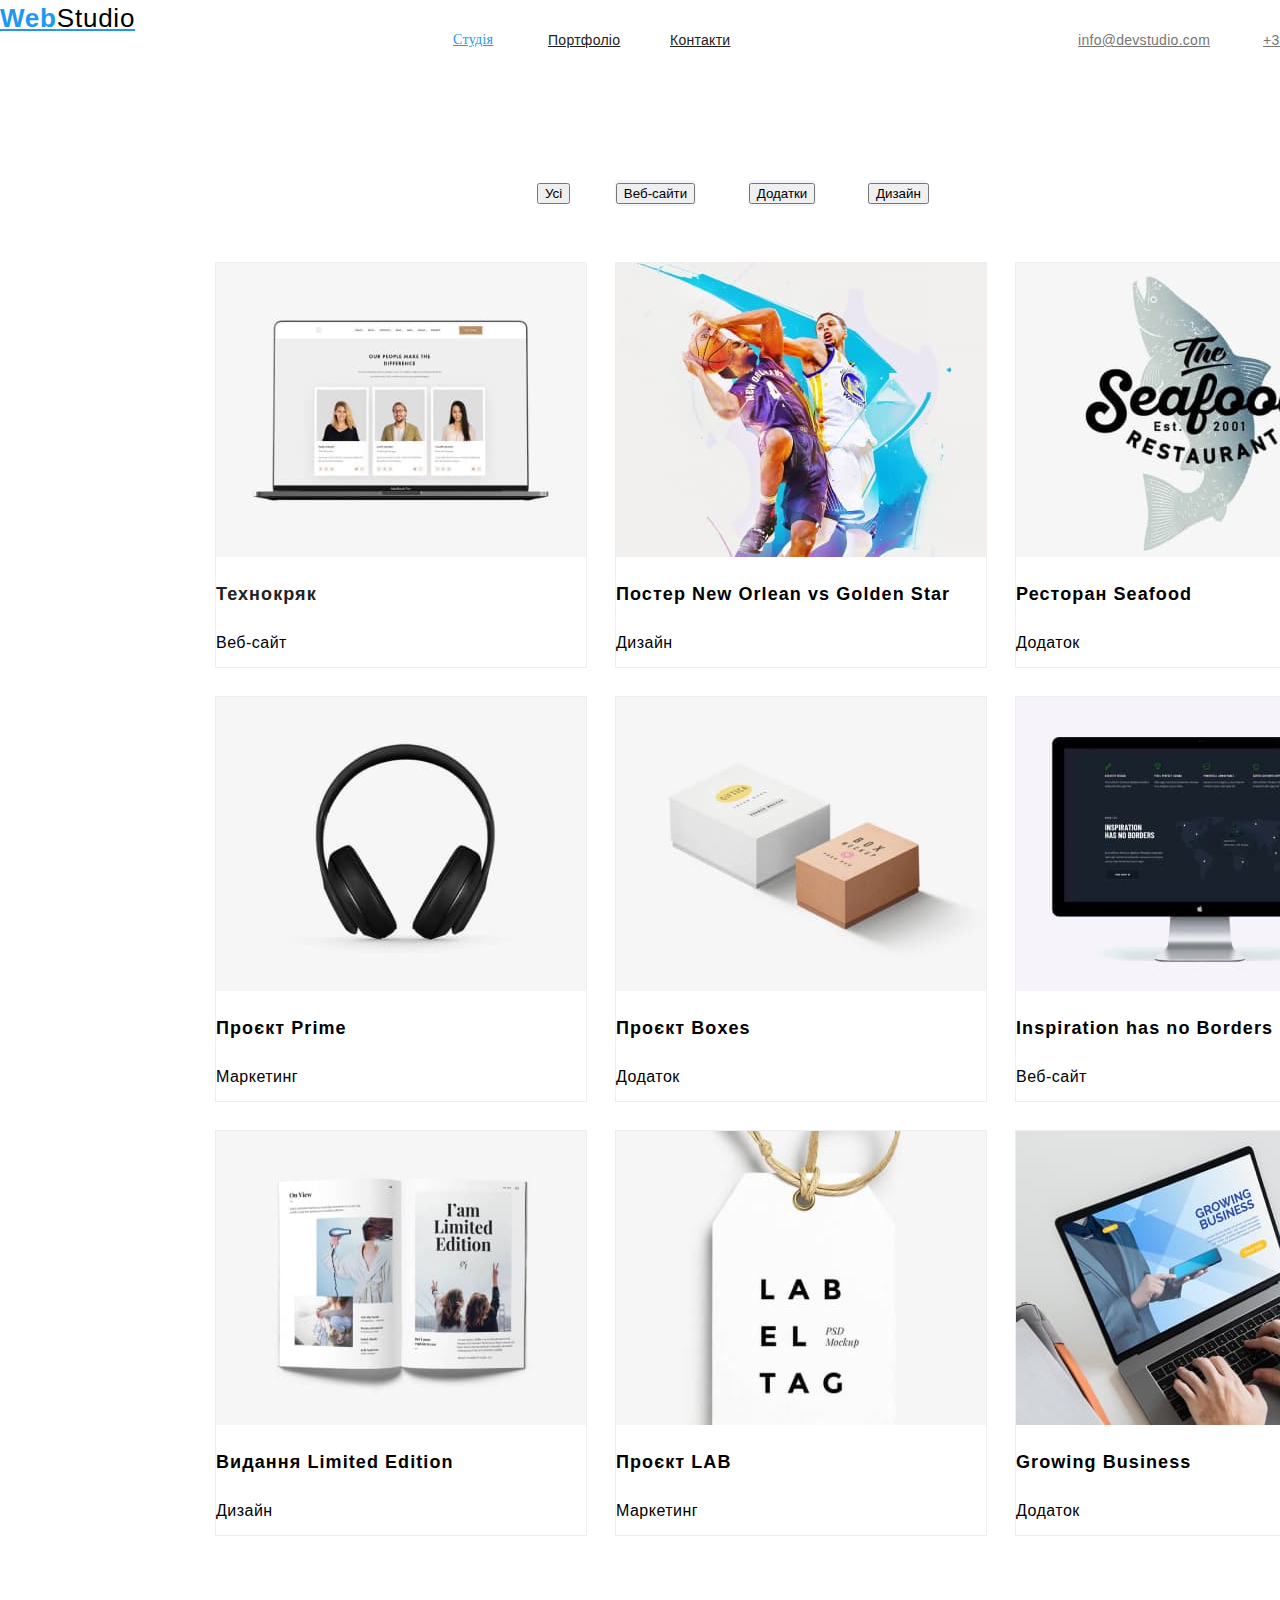
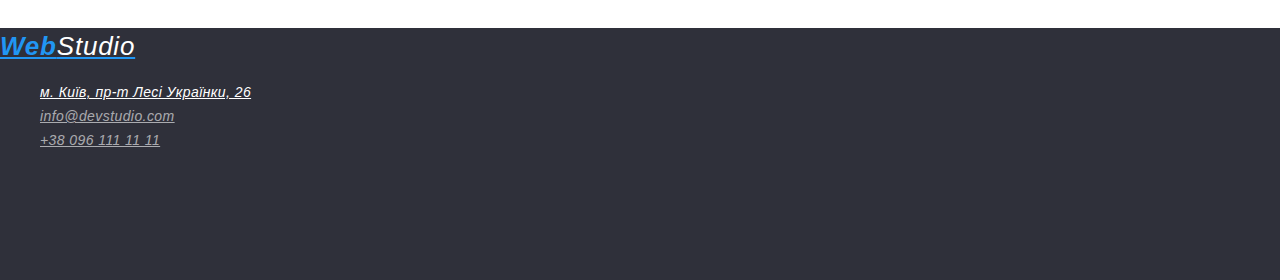
==== commit ac20b19c: "a" ====
--- a/portfolio.html
+++ b/portfolio.html
@@ -19,17 +19,17 @@
             </ul>
         </nav>
     <ul class="num">
-        <li class="number">
-            <a href="tel:+380961111111">+38 096 111 11 11</a>
+        <li >
+            <a class="number" href="tel:+380961111111">+38 096 111 11 11</a>
         </li>
         
-        <li class="mail">
-            <a href="mailto:info@devstudio.com">info@devstudio.com</a>
+        <li >
+            <a class="mail" href="mailto:info@devstudio.com">info@devstudio.com</a>
         </li>
     </ul>
     </header>
     <main>
-        <section> 
+        <section class="section"> 
             <h1></h1>  
             <ul class="buton">
                 <li class="wis">
@@ -100,21 +100,21 @@
     <footer class="secti">
         
         <address>
-            <a class="logo-link" href="/index.html">Web<span class="logo-header">Studio</span></a>
-            <ul>
-                <li class="street">
-                    <a href="https://goo.gl/maps/1GLzHAFnhvuaRe6W9" target="_blank" rel="noopner noreferrer">м. Київ, пр-т Лесі Українки, 26</a>
+            <a class="logo-lin" href="/index.html">Web<span class="logo-heade">Studio</span></a>
+            <ul class="foot">
+                <li >
+                    <a class="street" href="https://goo.gl/maps/1GLzHAFnhvuaRe6W9" target="_blank" rel="noopner noreferrer">м. Київ, пр-т Лесі Українки, 26</a>
                    
                 </li>
                 
-                <li class="mailt">
+                <li >
 
-                   <a href="mailto:info@devstudio.com">info@devstudio.com</a>
+                   <a class="mailt" href="mailto:info@devstudio.com">info@devstudio.com</a>
                    
                 </li>
 
-                <li class="numb">
-                    <a href="tel:+380961111111">+38 096 111 11 11</a>
+                <li >
+                    <a class="numb" href="tel:+380961111111">+38 096 111 11 11</a>
     
                 </li>
             </ul>
--- a/css/portfolio.css
+++ b/css/portfolio.css
@@ -250,6 +250,7 @@
   }
   
   .diz{
+    cursor: pointer;
       position: absolute;
   width: 103px;
   height: 38px;
@@ -276,10 +277,11 @@
   letter-spacing: 0.03em;
   
   color: #212121;
-  cursor: pointer;
+  
   }
   
   .market{
+    cursor: pointer;
       position: absolute;
   width: 130px;
   height: 38px;
@@ -294,8 +296,9 @@
   height: 26px;
   left: 979px;
   top: 180px;
-  
+  cursor: pointer;
   font-family: 'Roboto', sans-serif;
+  font-family: inherit;
   
   font-weight: 500;
   font-size: 16px;
@@ -306,7 +309,7 @@
   letter-spacing: 0.03em;
   
   color: #212121;
-  cursor: pointer;
+  
   }
   
   .img{
@@ -324,7 +327,7 @@
   border: 1px solid #EEEEEE;
   }
   .tehno {
-    font-family: 'Roboto';
+    font-family: 'Roboto', sans-serif;
 
 font-weight: 700;
 font-size: 18px;
@@ -587,7 +590,7 @@
   
   background: #2F303A;
   }
-  .logo-link{
+  .logo-lin{
     
 
     
@@ -608,7 +611,7 @@
     
     }
     
-    .logo-header{
+    .logo-heade{
        
         font-family: 'Oleo Script' , sans-serif;
     font-size: 26px;
@@ -616,8 +619,13 @@
     line-height: 36px;
     letter-spacing: 0.03em;
     text-align: left;
-    color: #000000;
+    color: #ffffff;
     }
+
+.foot{
+    list-style: none;
+}
+
   .street {
      
   
@@ -634,7 +642,7 @@
   }
   .mailt{
      
-    font-style: normal;
+    
   
     font-family: 'Roboto', sans-serif;
   
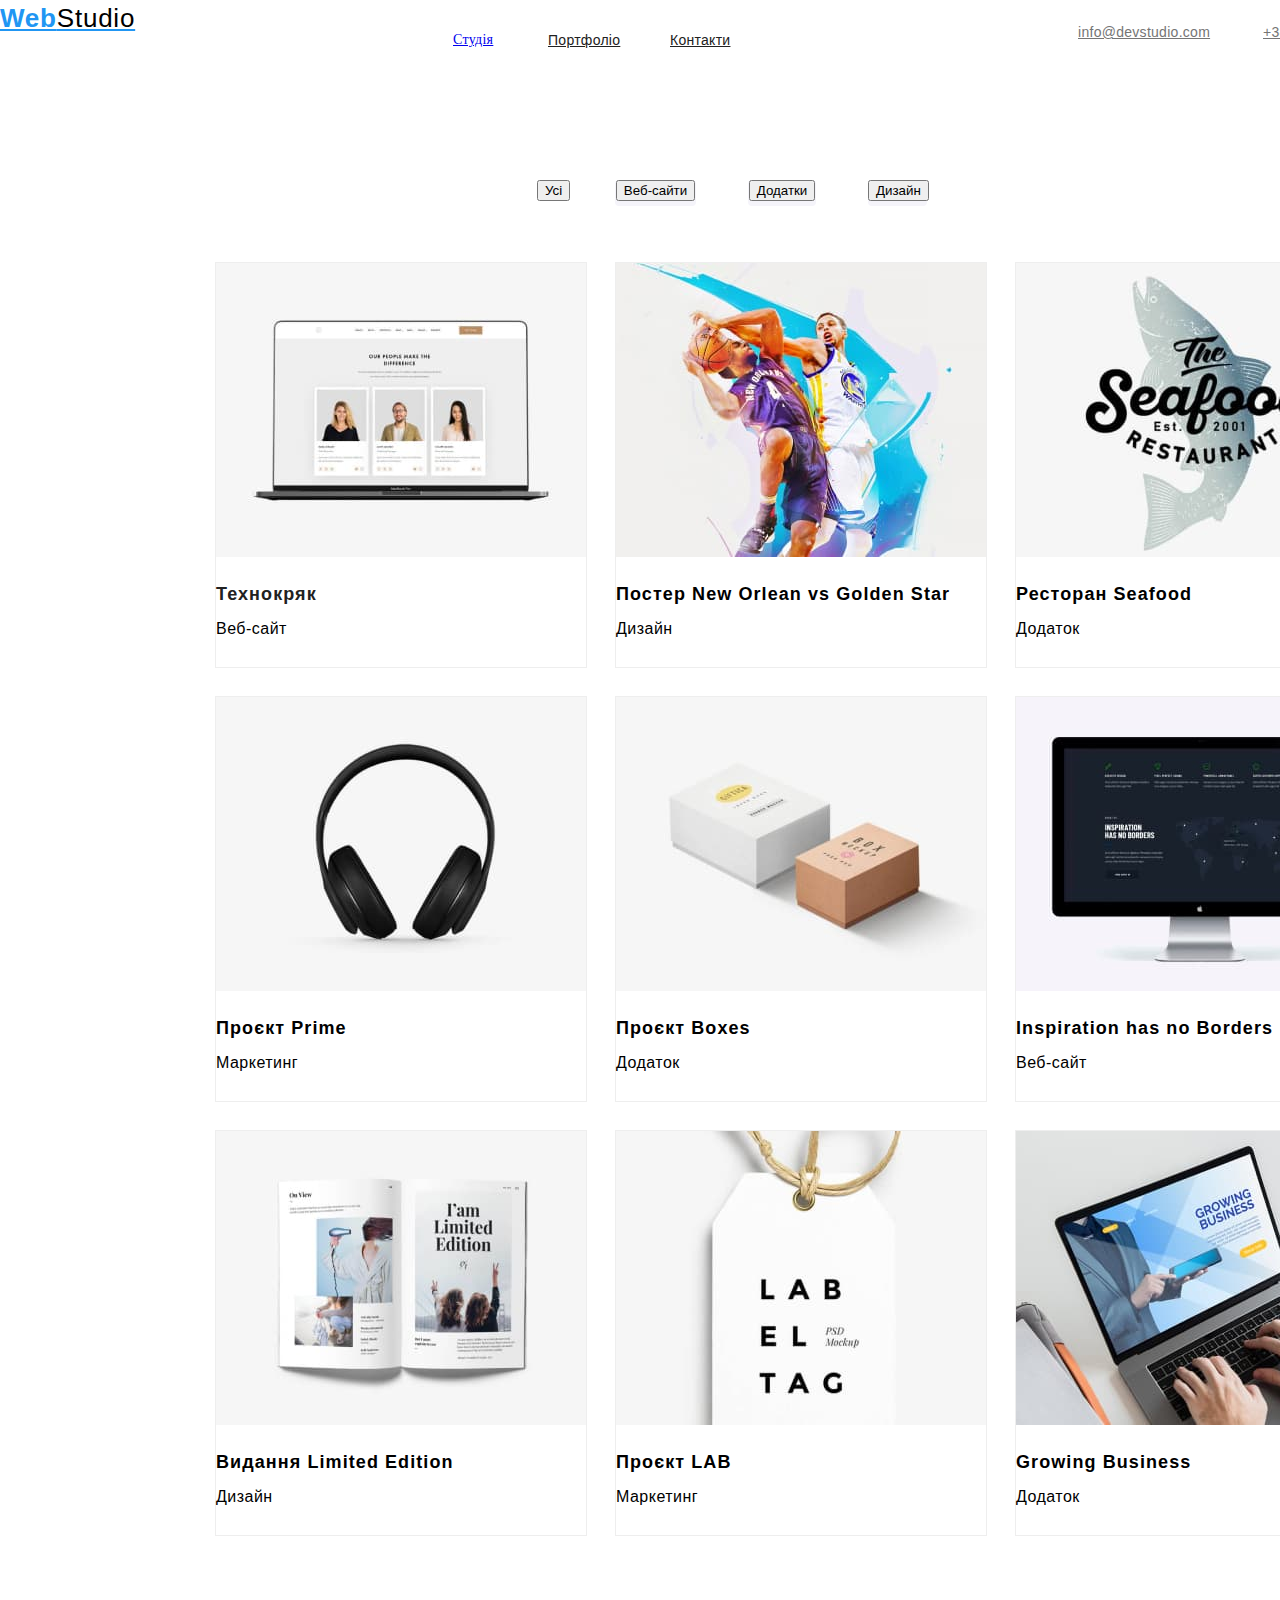
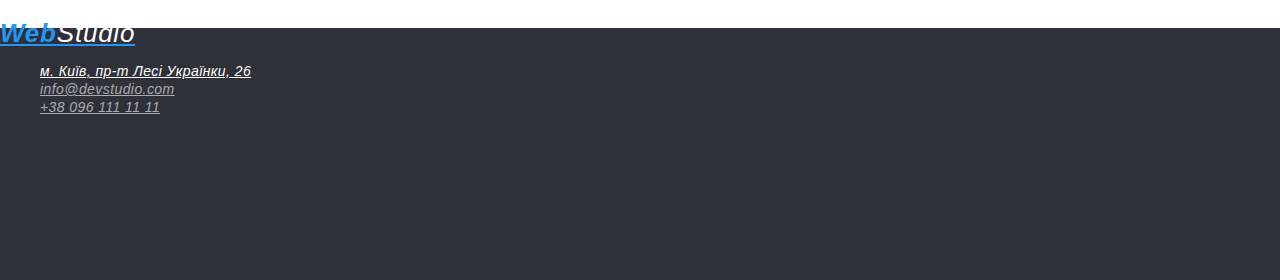
==== commit 152225d8: "a" ====
--- a/portfolio.html
+++ b/portfolio.html
@@ -8,7 +8,7 @@
     <link rel="stylesheet" href="./css/portfolio.css">
     <title>Document</title>
 </head>
-<body>
+<body class="link">
     <header class="header">
         <a class="logo-link" href="/index.html">Web<span class="logo-header">Studio</span></a>
         <nav>
--- a/css/portfolio.css
+++ b/css/portfolio.css
@@ -13,7 +13,8 @@
 }
 
 .link{
-    list-style: none;  
+    list-style: none;
+    text-decoration: none;  
   }
   
   .header{
@@ -75,8 +76,7 @@
 letter-spacing: 0.02em;
 text-align: left;
 
-      
-      color: #2196F3;
+
 
       
   
@@ -134,7 +134,7 @@
       
       font-weight: 500;
       font-size: 14px;
-      line-height: 16px;
+      line-height: 1.14px;
       letter-spacing: 0.02em;
       
       color: #757575;
@@ -151,7 +151,7 @@
   
       font-weight: 500;
       font-size: 14px;
-      line-height: 16px;
+      line-height: 1.14px;
       letter-spacing: 0.02em;
       
       color: #757575;
@@ -172,7 +172,7 @@
    
     font-weight: 500;
     font-size: 16px;
-    line-height: 26px;
+    line-height: 1.62px;
    
     
     text-align: center;
@@ -209,7 +209,7 @@
   
   font-weight: 500;
   font-size: 14px;
-  line-height: 26px;
+  line-height: 1.85px;
   /* identical to box height, or 162% */
   
   text-align: center;
@@ -239,7 +239,7 @@
   
   font-weight: 500;
   font-size: 16px;
-  line-height: 26px;
+  line-height: 1.62px;
   /* identical to box height, or 162% */
   
   text-align: center;
@@ -270,7 +270,7 @@
   
   font-weight: 500;
   font-size: 16px;
-  line-height: 26px;
+  line-height: 1.62px;
   /* identical to box height, or 162% */
   
   text-align: center;
@@ -302,7 +302,7 @@
   
   font-weight: 500;
   font-size: 16px;
-  line-height: 26px;
+  line-height: 1.62px;
   /* identical to box height, or 162% */
   
   text-align: center;
@@ -344,7 +344,7 @@
     font-family: 'Roboto', sans-serif;
     font-size: 16px;
     font-weight: 400;
-    line-height: 30px;
+    line-height: 1.87px;
     letter-spacing: 0.03em;
     text-align: left;
     
@@ -375,7 +375,7 @@
     font-family: 'Roboto', sans-serif;
     font-size: 16px;
     font-weight: 400;
-    line-height: 30px;
+    line-height: 1.87px;
     letter-spacing: 0.03em;
     text-align: left;
     
@@ -403,7 +403,7 @@
     font-family: 'Roboto', sans-serif;
     font-size: 16px;
     font-weight: 400;
-    line-height: 30px;
+    line-height: 1.87px;
     letter-spacing: 0.03em;
     text-align: left;
     
@@ -432,7 +432,7 @@
     font-family: 'Roboto', sans-serif;
 font-size: 16px;
 font-weight: 400;
-line-height: 30px;
+line-height: 1.87px;
 letter-spacing: 0.03em;
 text-align: left;
 
@@ -460,7 +460,7 @@
     font-family: 'Roboto', sans-serif;
 font-size: 16px;
 font-weight: 400;
-line-height: 30px;
+line-height: 1.87px;
 letter-spacing: 0.03em;
 text-align: left;
 
@@ -488,7 +488,7 @@
     font-family: 'Roboto', sans-serif;
 font-size: 16px;
 font-weight: 400;
-line-height: 30px;
+line-height: 1.87px;
 letter-spacing: 0.03em;
 text-align: left;
 
@@ -516,7 +516,7 @@
     font-family: 'Roboto', sans-serif;
 font-size: 16px;
 font-weight: 400;
-line-height: 30px;
+line-height: 1.87px;
 letter-spacing: 0.03em;
 text-align: left;
 
@@ -545,7 +545,7 @@
     font-family: 'Roboto', sans-serif;
 font-size: 16px;
 font-weight: 400;
-line-height: 30px;
+line-height: 1.87px;
 letter-spacing: 0.03em;
 text-align: left;
 
@@ -574,7 +574,7 @@
     font-family: 'Roboto', sans-serif;
 font-size: 16px;
 font-weight: 400;
-line-height: 30px;
+line-height: 1.87px;
 letter-spacing: 0.03em;
 text-align: left;
 
@@ -600,7 +600,7 @@
     font-family: 'Raleway' , sans-serif;
     font-size: 26px;
     font-weight: 700;
-    line-height: 31px;
+    line-height: 1.19px;
     letter-spacing: 0.03em;
     text-align: left;
     
@@ -616,7 +616,7 @@
         font-family: 'Oleo Script' , sans-serif;
     font-size: 26px;
     font-weight: 400;
-    line-height: 36px;
+    line-height: 1.19px;
     letter-spacing: 0.03em;
     text-align: left;
     color: #ffffff;
@@ -633,7 +633,7 @@
   
   font-weight: 400;
   font-size: 14px;
-  line-height: 24px;
+  line-height: 1.71px;
   /* or 171% */
   
   letter-spacing: 0.03em;
@@ -648,7 +648,7 @@
   
   font-weight: 400;
   font-size: 14px;
-  line-height: 24px;
+  line-height: 1.71px;
   /* or 171% */
   
   letter-spacing: 0.03em;
@@ -662,7 +662,7 @@
   
   font-weight: 400;
   font-size: 14px;
-  line-height: 24px;
+  line-height: 1.71px;
   /* or 171% */
   
   letter-spacing: 0.03em;
